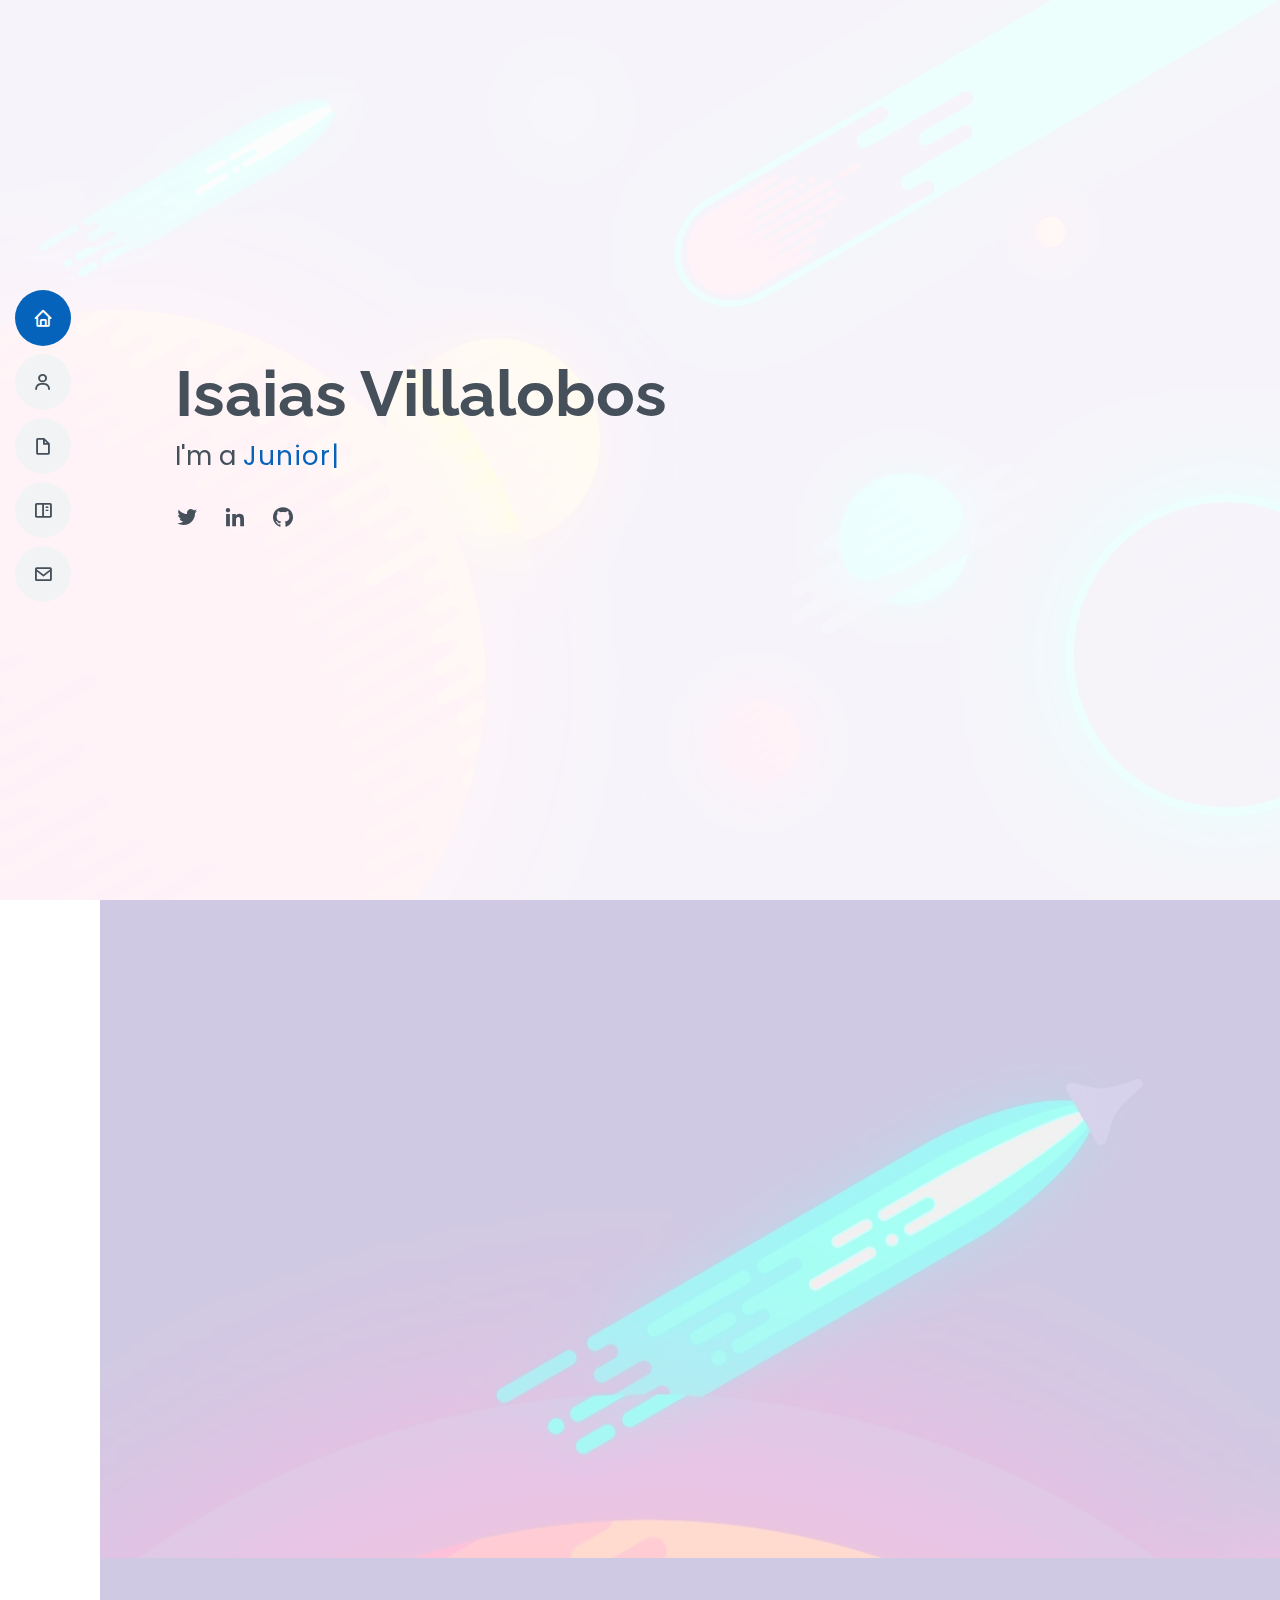
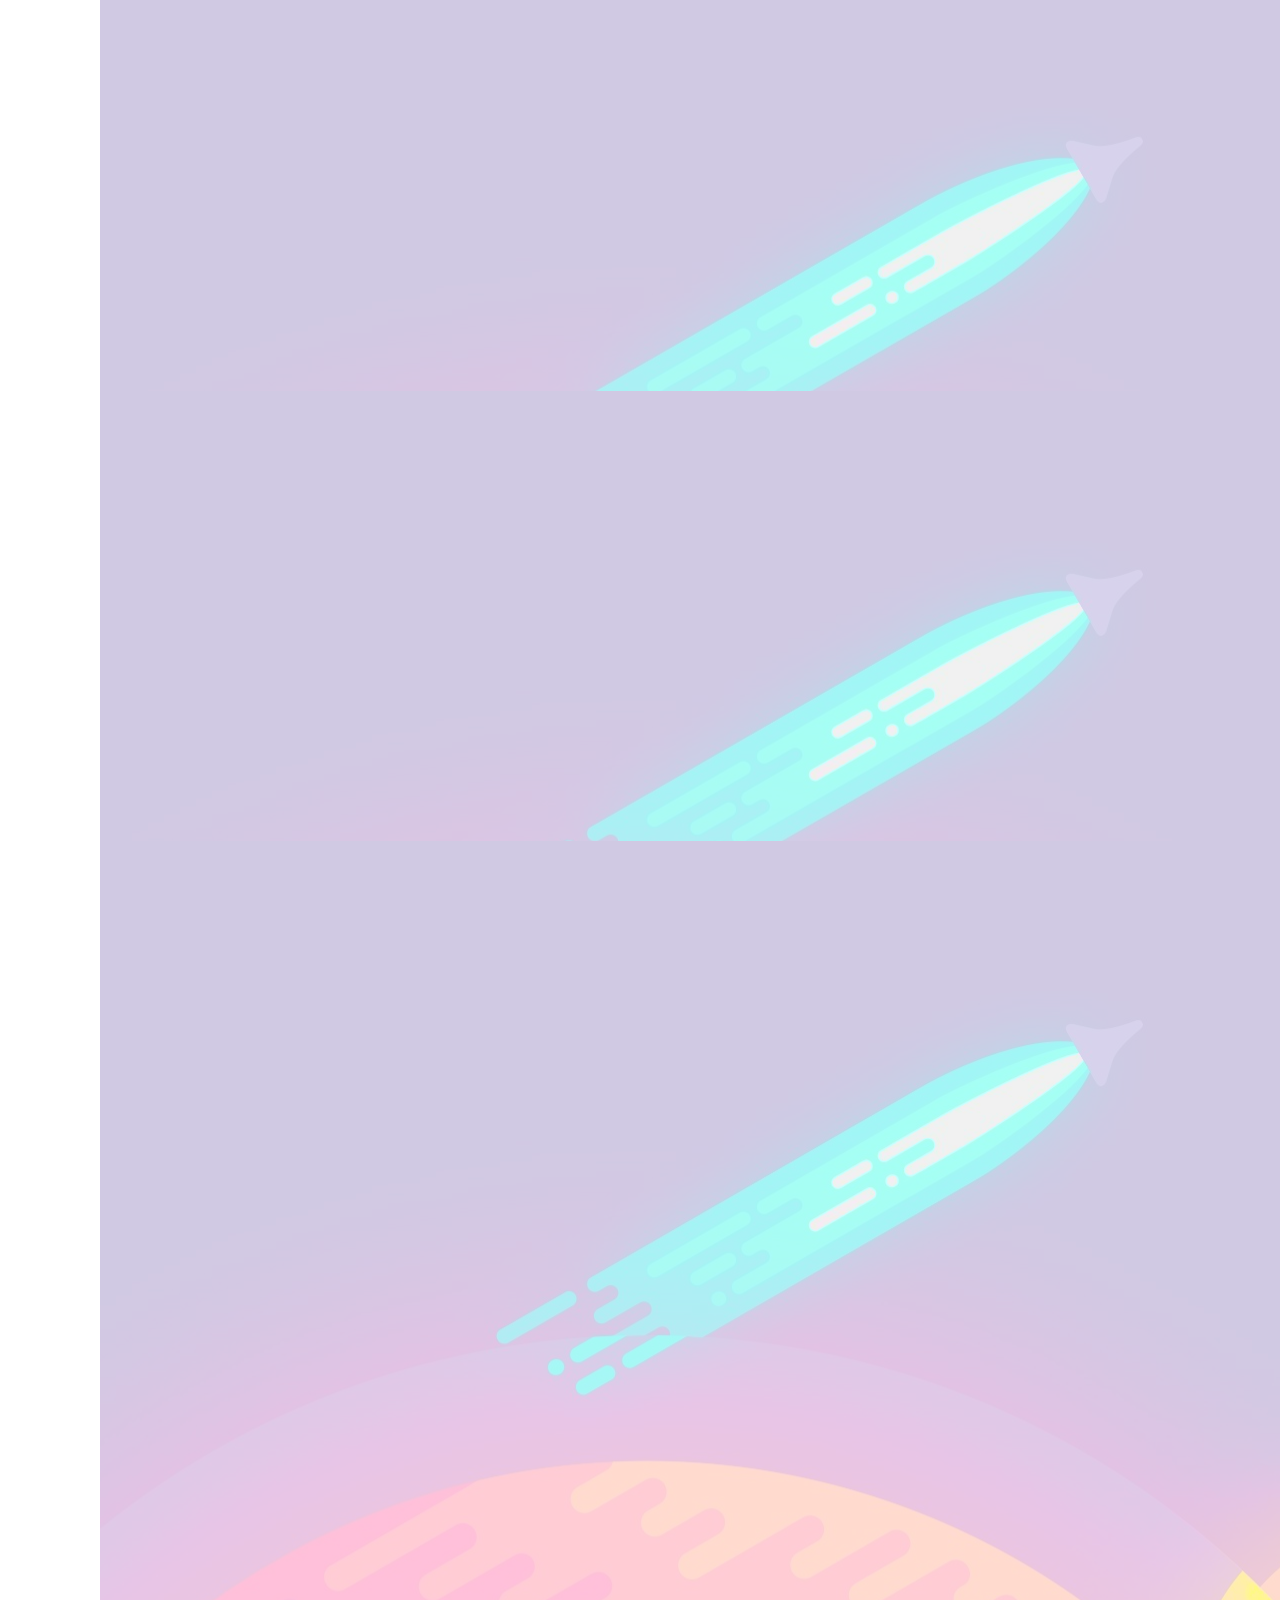
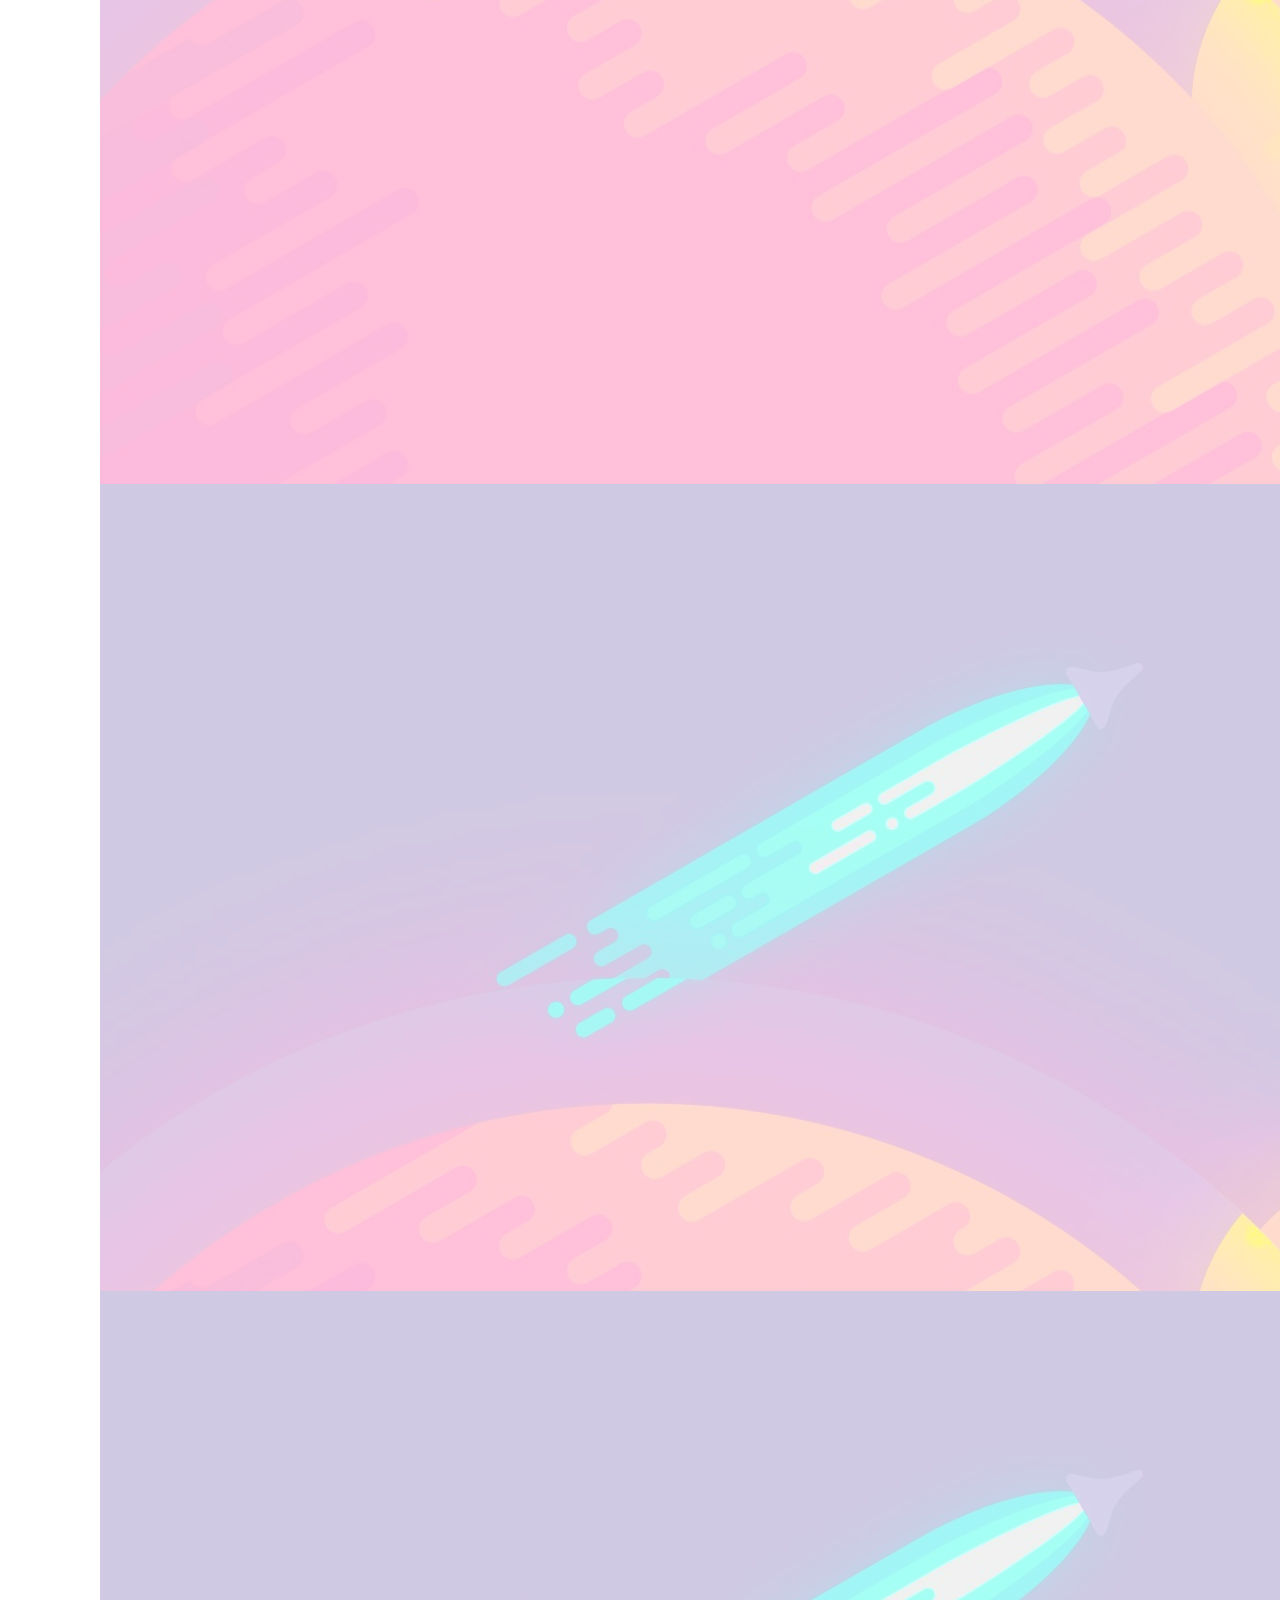
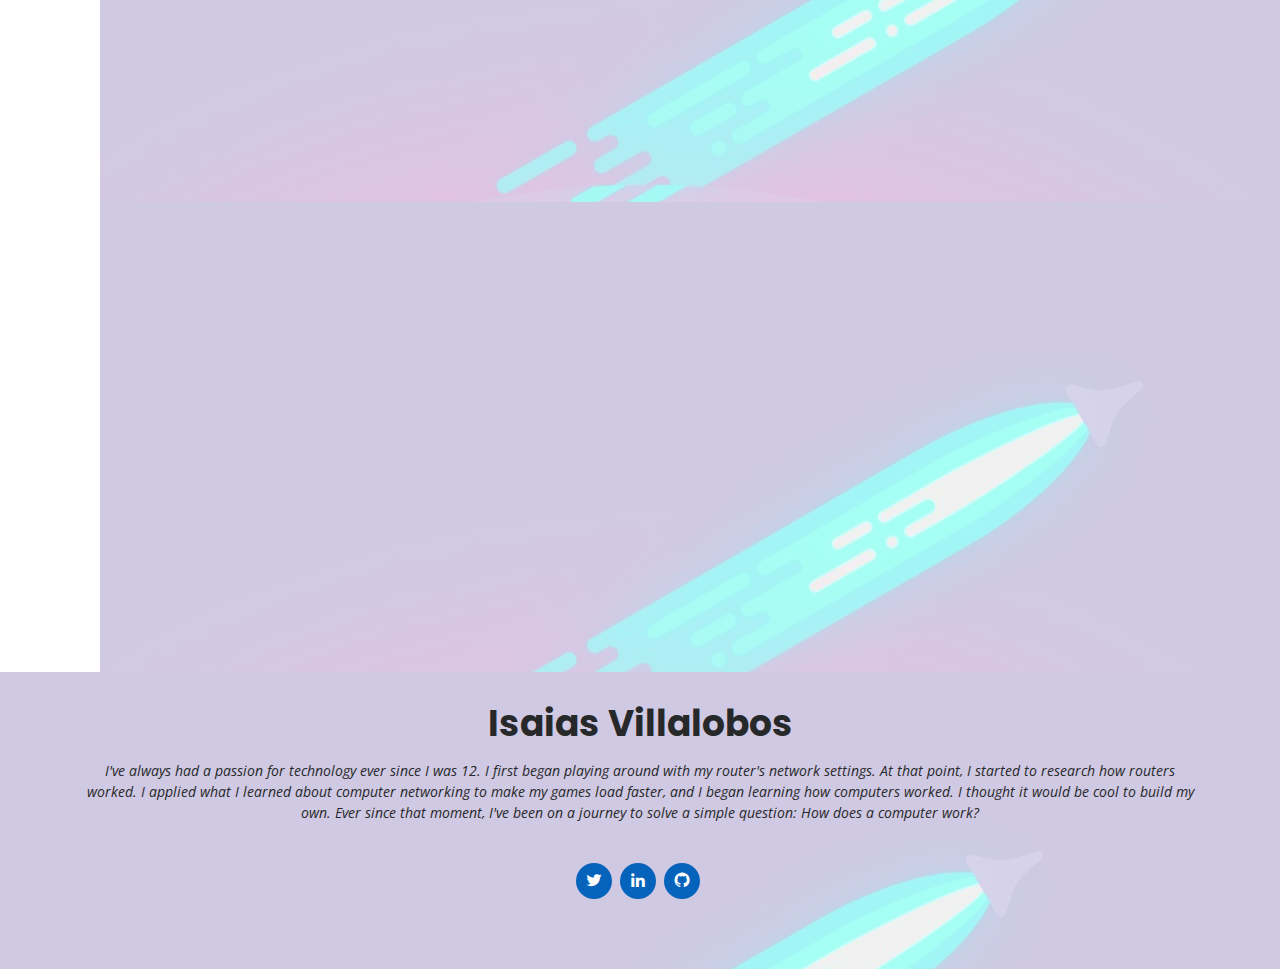
==== index.html @ 86f34a0f "Update grammar and some info" ====
<!DOCTYPE html>
<html lang="en">
<!-- This is my resume landing page -->
<!-- I will be working on making this even better for my own resume-->

<head>
  <meta charset="utf-8">
  <meta content="width=device-width, initial-scale=1.0" name="viewport">

  <title>Isaias Villalobos Resume</title>
  <meta content="" name="description">
  <meta content="" name="keywords">

  <!-- Favicons -->
  <link href="assets/img/favicon.png" rel="icon">
  <link href="assets/img/apple-touch-icon.png" rel="apple-touch-icon">

  <!-- Google Fonts -->
  <link
    href="https://fonts.googleapis.com/css?family=Open+Sans:300,300i,400,400i,600,600i,700,700i|Raleway:300,300i,400,400i,500,500i,600,600i,700,700i|Poppins:300,300i,400,400i,500,500i,600,600i,700,700i"
    rel="stylesheet">

  <!-- CSS Files -->
  <link href="assets/vendor/bootstrap/css/bootstrap.min.css" rel="stylesheet">
  <link href="assets/vendor/icofont/icofont.min.css" rel="stylesheet">
  <link href="assets/vendor/boxicons/css/boxicons.min.css" rel="stylesheet">
  <link href="assets/vendor/venobox/venobox.css" rel="stylesheet">
  <link href="assets/vendor/owl.carousel/assets/owl.carousel.min.css" rel="stylesheet">
  <link href="assets/vendor/aos/aos.css" rel="stylesheet">
  <!-- Template Main CSS File -->
  <link href="assets/css/style.css" rel="stylesheet">

</head>

<body>

  <!-- ======= Mobile nav toggle button ======= -->
  <button type="button" class="mobile-nav-toggle d-xl-none"><i class="icofont-navigation-menu"></i></button>

  <!-- ======= Header ======= -->
  <header id="header" class="d-flex flex-column justify-content-center">

    <nav class="nav-menu">
      <ul>
        <li class="active"><a href="#hero"><i class="bx bx-home"></i> <span>Home</span></a></li>
        <li><a href="#about"><i class="bx bx-user"></i> <span>About</span></a></li>
        <li><a href="#resume"><i class="bx bx-file-blank"></i> <span>Resume</span></a></li>
        <li><a href="#portfolio"><i class="bx bx-book-content"></i> <span>Projects</span></a></li>
        <li><a href="#contact"><i class="bx bx-envelope"></i> <span>Contact</span></a></li>
      </ul>
    </nav><!-- .nav-menu -->

  </header><!-- End Header -->

  <!-- ======= Hero Section ======= -->
  <section id="hero" class="d-flex flex-column justify-content-center">
    <div class="container" data-aos="zoom-in" data-aos-delay="100">
      <h1>Isaias Villalobos</h1>
      <p>I'm a <span class="typed" data-typed-items="Junior Developer, Gamer, Creator"></span></p>
      <div class="social-links">
        <a href="https://twitter.com/Darkduskhex" class="twitter"><i class="bx bxl-twitter"></i></a>
        <a href="https://www.linkedin.com/in/isaias-villalobos" class="linkedin"><i class="bx bxl-linkedin"></i></a>
        <a href="https://www.github.com/Villalobos98"><i class="bx bxl-github"></i></a>
      </div>
    </div>
  </section>
  <!-- End Hero -->

  <main id="main">

    <!-- ======= About Section ======= -->
    <section id="about" class="about">
      <div class="container" data-aos="fade-up">

        <div class="section-title">
          <h2>About</h2>
          <p>I'm a senior in college looking for full-time opportunities where I could connect, inspire, and create
            impactful software. I am a tennis player,
            music creater and developer. I have a strong passion in creating and making an impact in society with
            technology.</p>
        </div>

        <div class="row">
          <div class="col-lg-4">
            <img src="assets/img/profile-img.jpg" class="img-fluid" alt="">
          </div>
          <div class="col-lg-8 pt-4 pt-lg-0 content">
            <h3>Full-Stack Junior Developer</h3>
            <p class="font-italic">
              I am a curious individual always searching for more interesting ways to create using technology. I love to
              learn about new programming languages, computer software and hardware, and the future of tech.
            </p>
            <div class="row">
              <div class="col-md-6">
                <ul>
                  <li><i class="icofont-rounded-right"></i> <strong>Phone:</strong> 860-690-9823</li>
                  <li><i class="icofont-rounded-right"></i> <strong>Town:</strong> West Hartford, CT</li>
                  <li><i class="icofont-rounded-right"></i> <strong>Age:</strong> 22</li>
                </ul>
              </div>
              <div class="col-md-6">
                <ul>
                  <li><i class="icofont-rounded-right"></i> <strong>Degree:</strong> Bachelors</li>
                  <li><i class="icofont-rounded-right"></i> <strong>Email:</strong> isaiasvillalobos98@gmail.com</li>
                  <li><i class="icofont-rounded-right"></i> <strong>Gamer:</strong> Yeah!</li>
                </ul>
              </div>
            </div>
            <p>
              I love to get out, exercise and play tennis. I am currently very interested in creating web and mobile
              software. Additionally, I love to make music in my spare time as one of favorites hobbies to do.
              I'm currently searching for new and interesting companies on the forefront of technology able to help me
              grow as a software engineer.
              I have experience working as a back-end software developer using some technologies such as C++, MATLAB,
              Python, and Java.
              I always have some new project that I am working on. I love to play around with microcontrollers such as
              Arduino.
            </p>
          </div>
        </div>

      </div>
    </section>
    <!-- End About Section -->

    <!-- ======= Facts Section ======= -->
    <section id="facts" class="facts">
      <div class="container" data-aos="fade-up">

        <div class="section-title">
          <h2>Facts</h2>
          <p>These are some cools facts about myself !</p>
        </div>

        <div class="row">

          <div class="col-lg-3 col-md-6">
            <div class="count-box">
              <i class="icofont-simple-smile"></i>
              <span data-toggle="counter-up">16</span>
              <p>Age I Built My First Computer</p>
            </div>
          </div>

          <div class="col-lg-3 col-md-6 mt-5 mt-md-0">
            <div class="count-box">
              <i class="icofont-document-folder"></i>
              <span data-toggle="counter-up">10</span>
              <p>Personal Projects and growing!</p>
            </div>
          </div>

          <div class="col-lg-3 col-md-6 mt-5 mt-lg-0">
            <div class="count-box">
              <i class="icofont-live-support"></i>
              <span data-toggle="counter-up">50</span>
              <p>Hours Of Support</p>
            </div>
          </div>

          <div class="col-lg-3 col-md-6 mt-5 mt-lg-0">
            <div class="count-box">
              <i class="icofont-users-alt-5"></i>
              <span data-toggle="counter-up">1.25</span>
              <p>Year(s) of Relevant Work</p>
            </div>
          </div>

        </div>

      </div>
    </section>
    <!-- End Facts Section -->

    <!-- ======= Skills Section ======= -->
    <section id="skills" class="skills section-bg">
      <div class="container" data-aos="fade-up">

        <div class="section-title">
          <h2>Skills</h2>
          <p>I have taught myself HTML/CSS/JavaScript and other programming langauges that I thought were really cool.
            I learned these programming languages to build some introductory websites.
            I have used a variety of languages such as C#, C++, C, Asssembly, Java, and Python.
            Currently exploring other tech stacks e.g MERN, MEAN
          </p>
        </div>

        <div class="row skills-content">

          <div class="col-lg-6">

            <div class="progress">
              <span class="skill">HTML5<i class="val">85%</i></span>
              <div class="progress-bar-wrap">
                <div class="progress-bar" role="progressbar" aria-valuenow="85" aria-valuemin="0" aria-valuemax="100">
                </div>
              </div>
            </div>

            <div class="progress">
              <span class="skill">CSS3 <i class="val">70%</i></span>
              <div class="progress-bar-wrap">
                <div class="progress-bar" role="progressbar" aria-valuenow="70" aria-valuemin="0" aria-valuemax="100">
                </div>
              </div>
            </div>

            <div class="progress">
              <span class="skill">JavaScript(ES6) <i class="val">50%</i></span>
              <div class="progress-bar-wrap">
                <div class="progress-bar" role="progressbar" aria-valuenow="50" aria-valuemin="0" aria-valuemax="100">
                </div>
              </div>
            </div>

          </div>

          <div class="col-lg-6">

            <div class="progress">
              <span class="skill">Java 9 <i class="val">70%</i></span>
              <div class="progress-bar-wrap">
                <div class="progress-bar" role="progressbar" aria-valuenow="70" aria-valuemin="0" aria-valuemax="100">
                </div>
              </div>
            </div>

            <div class="progress">
              <span class="skill">Python<i class="val">90%</i></span>
              <div class="progress-bar-wrap">
                <div class="progress-bar" role="progressbar" aria-valuenow="90" aria-valuemin="0" aria-valuemax="100">
                </div>
              </div>
            </div>

            <div class="progress">
              <span class="skill">C# <i class="val">40%</i></span>
              <div class="progress-bar-wrap">
                <div class="progress-bar" role="progressbar" aria-valuenow="40" aria-valuemin="0" aria-valuemax="100">
                </div>
              </div>
            </div>

          </div>

        </div>

      </div>
    </section>
    <!-- End Skills Section -->

    <!-- ======= Resume Section ======= -->
    <section id="resume" class="resume">
      <div class="container" data-aos="fade-up">

        <div class="section-title">
          <h2>Resume</h2>
        </div>

        <div class="row">
          <div class="col-lg-6">
            <h3 class="resume-title">Summary</h3>
            <div class="resume-item pb-0">
              <h4>Isaias Villalobos</h4>
              <p><em>Computer Science Student</em></p>
              <ul>
                <li>Rochester, NY</li>
              </ul>
              <p>I am interested in many different computing fields. 
                 I have experience working with micro-controllers, web design and development,
                 and some introductory mobile programming. During my internship, I applied 
                 computer networking principles and was in the process of developing code 
                 to make a networked controller 2 times more efficient. I love to self teach 
                 myself programming and I use Udemy to learn more about different programming 
                 fields. Additionally, I also have strong interests in psychology and music production.
              </p>
            </div>

            <h3 class="resume-title">Education</h3>
            <div class="resume-item">
              <h4>Bachelor's of Computer Science &commat; RIT</h4>
              <h5>2016-2021</h5>
              <p><em>Rochester Institute of Technology, Rochester, NY</em></p>
              <p>Undergradute student pursuing a Bachelors of Science in Computer Science. I have a minor in Psychology.
              <p>Ending GPA: <b>3.42</b></p>
              </p>
            </div>
            <div class="resume-item">
              <h4>Worker/Helper &commat; Speciality Spray Shop</h4>
              <h5>2014 - 2017</h5>
              <p><em>Berlin, CT</em></p>
              <p>A cabinet painting family business where I help anytime I can.
                Job duties include transporting, sanding and painting kitchen cabinets. </p>
            </div>
            <div class="resume-item">
              <h4>Lifeguard &commat; Avon Pools</h4>
              <h5>2016 - 2017</h5>
              <p><em>Avon, CT</em></p>
              <p>Help maintain a positive experience for everyone near the pool.</p>
            </div>
          </div>
          <div class="col-lg-6">
            <h3 class="resume-title">Professional Experience</h3>
            <div class="resume-item">
              <h4>Software Developer Intern &commat; General Electric</h4>
              <h5>2018 - 2019</h5>
              <p><em>West Chester, NY </em></p>
              <ul>
                <li>Individually created an automation/scripting system created in Python leveraging particular libraries.</li>
                <li>Develop MATLAB code to create XML data and custom test suites using MATLAB libraries. </li>
                <li>Develop code in C++ using knowledge of distributed systems to increase efficiency of a
                  infrastructure tool.</li>
                <li>Modify existing code structure and gain experience usign C++ API's.</li>
              </ul>
            </div>
          </div> 
          </div>
        </div>

      </div>
    </section>
    <!-- End Resume Section -->

    <!-- ======= Projects Section ======= -->
    <section id="portfolio" class="portfolio section-bg">
      <div class="container" data-aos="fade-up">

        <div class="section-title">
          <h2>Projects</h2>
          <p>Here are some projects that I have completed. I hope you enjoy ! </p>
          <p><b>This still is in the progress of being updated.....</p>
            <p>Please check the GitHub link on Home screen :)</p>
          </b></p>
        </div>

        <div class="row">
          <div class="col-lg-12 d-flex justify-content-center" data-aos="fade-up" data-aos-delay="100">
            <ul id="portfolio-flters">
              <li id="title-section">All Projects</li>
            </ul>
          </div>
        </div>

        <div class="row portfolio-container" data-aos="fade-up" data-aos-delay="200">
          <div class="col-lg-4 col-md-6 portfolio-item filter-app">
            <div class="portfolio-wrap">
              <img src="assets/img/portfolio/portfolio-10.jpg" class="img-fluid" alt="">
              <div class="portfolio-info">
                <h4>Concepts of Parallel and Distributed Systems</h4>
                <p>C# Programming</p>
                <div class="portfolio-links">
                  <a href="portfolio-details.html" data-gall="portfolioDetailsGallery" data-vbtype="iframe"
                    class="venobox" title="Portfolio Details"><i class="bx bx-plus"></i></a>
                </div>
              </div>
            </div>
          </div>

          <div class="col-lg-4 col-md-6 portfolio-item filter-web">
            <div class="portfolio-wrap">
              <img src="assets/img/portfolio/portfolio-13.jpg" class="img-fluid" alt="">
              <div class="portfolio-info">
                <h4>Concepts of Computer Systems</h4>
                <p>MIPS assembly programming</p>
                <div class="portfolio-links">
                  <a href="portfolio-details.html" data-gall="portfolioDetailsGallery" data-vbtype="iframe"
                    class="venobox" title="Portfolio Details"><i class="bx bx-plus"></i></a>
                </div>
              </div>
            </div>
          </div>

          <div class="col-lg-4 col-md-6 portfolio-item filter-app">
            <div class="portfolio-wrap">
              <img src="assets/img/portfolio/portfolio-12.jpg" class="img-fluid" alt="">
              <div class="portfolio-info">
                <h4>Computer Science 1</h4>
                <p>Python Programming</p>
                <div class="portfolio-links">
                  <a href="portfolio-details.html" data-gall="portfolioDetailsGallery" data-vbtype="iframe"
                    class="venobox" title="Portfolio Details"><i class="bx bx-plus"></i></a>
                </div>
              </div>
            </div>
          </div>

          <div class="col-lg-4 col-md-6 portfolio-item filter-card">
            <div class="portfolio-wrap">
              <img src="assets/img/portfolio/portfolio-14.jpg" class="img-fluid" alt="">
              <div class="portfolio-info">
                <h4>Computer Science 2</h4>
                <p>Java programming</p>
                <div class="portfolio-links">
                  <a href="portfolio-details.html" data-gall="portfolioDetailsGallery" data-vbtype="iframe"
                    class="venobox" title="Portfolio Details"><i class="bx bx-plus"></i></a>
                </div>
              </div>
            </div>
          </div>
        </div>
      </div>
    </section>
    <!-- End Portfolio Section -->

    <!-- ======= Relevant Coursework Section ======= -->
    <section id="testimonials" class="testimonials section-bg">
      <div class="container" data-aos="fade-up">

        <div class="section-title">
          <h2>Relevant Courses</h2>
        </div>

        <div class="owl-carousel testimonials-carousel" data-aos="zoom-in" data-aos-delay="100">

          <div class="testimonial-item">
            <!-- <img src="assets/img/testimonials/testimonials-1.jpg" class="testimonial-img" alt=""> -->
            <h3>Mechanics of Programming</h3>
            <h4>Grade Earned: B-</h4>
            <p>
              <!-- <i class="bx bxs-quote-alt-left quote-icon-left"></i> -->
              An introduction to the mechanics of computer operating systems, program structure and execution, and
              security and performance issues in program design, taught in C. I learned a lot about pointers, memory,
              and the OS in this class.
              <!-- <i class="bx bxs-quote-alt-right quote-icon-right"></i> -->
            </p>
          </div>

          <div class="testimonial-item">
            <!-- <img src="assets/img/testimonials/testimonials-2.jpg" class="testimonial-img" alt=""> -->
            <h3>Analysis of Algorithms</h3>
            <h4>Grade Earned: B-</h4>
            <p>
              <!-- <i class="bx bxs-quote-alt-left quote-icon-left"></i> -->
              One of my most difficult classes. Covered a variety of subjects: time complexity analysis, various sorting
              algorithms, dynamic programming, graph theory, and network flow algorithms. This was definitely my most
              challenging class - I really struggled on the midterm and poured a ton of time into the homeworks, which
              were usually based around implementing an algorithm we had learned about in an inventive way, often
              combining it with others, to solve a problem.
              <!-- <i class="bx bxs-quote-alt-right quote-icon-right"></i> -->
            </p>
          </div>

          <div class="testimonial-item">
            <!-- <img src="assets/img/testimonials/testimonials-3.jpg" class="testimonial-img" alt=""> -->
            <h3>Concepts of Computer Systems</h3>
            <h4>Grade Earned: C+</h4>
            <p>
              <!-- <i class="bx bxs-quote-alt-left quote-icon-left"></i> -->
              This course taught me a ton about the interactions between hardware and software, the basics of the
              language translation process, how the hardware deals with the translated version of a program, and how the
              hardware is designed in order to satisfy the needs of software. The software sections were taught in MIPS
              Assembly, and the hardware portions focused mainly around circuit design and creation.
              This was also one of my most intersting courses but it was very challenging.
              <!-- <i class="bx bxs-quote-alt-right quote-icon-right"></i> -->
            </p>
          </div>

          <div class="testimonial-item">
            <!-- <img src="assets/img/testimonials/testimonials-4.jpg" class="testimonial-img" alt=""> -->
            <h3>Introduction to Software Engineering</h3>
            <h4>Grade Earned: B+</h4>
            <p>
              <!-- <i class="bx bxs-quote-alt-left quote-icon-left"></i> -->
              An introduction to software engineering, emphasizing the organizational aspects of software development
              and design, as well as implementation within a process/product framework. Covered the software lifecycle,
              software design, user interface issues, specification and implementation of components, assessing design
              quality, design reviews and code inspections, testing, basic support tools, technical communications and
              system documentation, and team-based development.
              I worked in a four-person team to write a web app to play checkers, built using the Java Spring MVC
              framework, with an emphasis on Agile principles and adherence to object oriented principles of design,
              specifically SOLID and GRASP. I did extensive unit and user acceptance testing, as well as design of the
              application.
              <!-- <i class="bx bxs-quote-alt-right quote-icon-right"></i> -->
            </p>
          </div>

          <div class="testimonial-item">
            <!-- <img src="assets/img/testimonials/testimonials-5.jpg" class="testimonial-img" alt=""> -->
            <h3>Concepts of Parallel and Distributed Systems</h3>
            <h4>Grade Earned: A-</h4>
            <p>
              <!-- <i class="bx bxs-quote-alt-left quote-icon-left"></i> -->
              A class using C# to learn about concepts of parallel prorgamming. Using C# multithreading libraries,
              introduction to distributed systems.
              <!-- <i class="bx bxs-quote-alt-right quote-icon-right"></i> -->
            </p>
          </div>
        </div>

      </div>
    </section><!-- End Testimonials Section -->

    <!-- ======= Contact Section ======= -->
    <section id="contact" class="contact">
      <div class="container" data-aos="fade-up">

        <div class="section-title">
          <h2>Contact</h2>
        </div>

        <div class="row mt-1">

          <div class="col-lg-4">
            <div class="info">
              <div class="address">
                <i class="icofont-google-map"></i>
                <h4>Location:</h4>
                <p>West Hartford, CT 06110</p>
              </div>

              <div class="email">
                <i class="icofont-envelope"></i>
                <h4>Email:</h4>
                <p>isaiasvillalobos98@gmail.com</p>
              </div>

              <div class="phone">
                <i class="icofont-phone"></i>
                <h4>Call:</h4>
                <p>(860)690-9823</p>
              </div>

            </div>
          </div>
        </div>

      </div>
    </section><!-- End Contact Section -->

  </main><!-- End #main -->

  <!-- ======= Footer ======= -->
  <footer id="footer">
    <div class="container">
      <h3>Isaias Villalobos</h3>
      <p>I've always had a passion for technology ever since I was 12. 
        I first began playing around with my router's network settings.
         At that point, I started to research how routers worked. 
        I applied what I learned about computer networking to make my games load faster, and I began learning how computers worked. 
        I thought it would be cool to build my own. Ever since that moment, I've been on a journey to solve a simple question:
        How does a computer work?
      </p>
      <div class="social-links">
        <a href="https://twitter.com/Darkduskhex" class="twitter"><i class="bx bxl-twitter"></i></a>
        <a href="https://www.linkedin.com/in/isaias-villalobos" class="linkedin"><i class="bx bxl-linkedin"></i></a>
        <a href="https://www.github.com/Villalobos98"><i class="bx bxl-github"></i></a>
      </div>
      <div class="credits">
      </div>
    </div>
  </footer><!-- End Footer -->

  <a href="#" class="back-to-top"><i class="bx bx-up-arrow-alt"></i></a>
  <div id="preloader"></div>

  <!-- Vendor JS Files -->
  <script src="assets/vendor/jquery/jquery.min.js"></script>
  <script src="assets/vendor/bootstrap/js/bootstrap.bundle.min.js"></script>
  <script src="assets/vendor/jquery.easing/jquery.easing.min.js"></script>
  <script src="assets/vendor/php-email-form/validate.js"></script>
  <script src="assets/vendor/waypoints/jquery.waypoints.min.js"></script>
  <script src="assets/vendor/counterup/counterup.min.js"></script>
  <script src="assets/vendor/isotope-layout/isotope.pkgd.min.js"></script>
  <script src="assets/vendor/venobox/venobox.min.js"></script>
  <script src="assets/vendor/owl.carousel/owl.carousel.min.js"></script>
  <script src="assets/vendor/typed.js/typed.min.js"></script>
  <script src="assets/vendor/aos/aos.js"></script>
  <!-- <script type="text/javascript" src="http://analytics.hosting24.com/count.php"></script> -->
  <noscript><a href="http://www.hosting24.com/"><img src="http://analytics.hosting24.com/count.php"
        alt="web hosting" /></a></noscript>

  <!-- Template Main JS File -->
  <script src="assets/js/main.js"></script>

</body>

</html>
---- assets/vendor/venobox/venobox.css ----
/* ------ venobox.css --------*/
.vbox-overlay *, .vbox-overlay *:before, .vbox-overlay *:after{
    -webkit-backface-visibility: hidden;
    -webkit-box-sizing:border-box;
    -moz-box-sizing:border-box;
    box-sizing:border-box;
}
.vbox-overlay * { 
    -webkit-backface-visibility: visible;
    backface-visibility: visible;
}
.vbox-overlay{
    display: -webkit-flex;
    display: flex;
    -webkit-flex-direction: column;
    flex-direction: column;
    -webkit-justify-content: center;
    justify-content: center;
    -webkit-align-items: center;
    align-items: center;
    position: fixed;
    left: 0;
    top: 0;
    bottom: 0;
    right: 0;
    z-index: 999999;
}

/* ----- navigation ----- */
.vbox-title{
    width: 100%;
    height: 40px;
    float: left;
    text-align: center;
    line-height: 28px;
    font-size: 12px;
    padding: 6px 50px;
    overflow: hidden;
    position: fixed;
    display: none;
    left: 0;
    z-index: 89;
}
.vbox-close{
    cursor: pointer;
    position: fixed;
    top: -1px;
    right: 0;
    width: 50px;
    height: 40px;
    padding: 6px;
    display: block;
    background-position:10px center;
    overflow: hidden;
    font-size: 24px;
    line-height: 1;
    text-align: center;
    z-index: 99;
}
.vbox-left{
    cursor: pointer;
    position: fixed;
    left: 0;
    height: 40px;
    overflow: hidden;
    line-height: 28px;
    font-size: 12px;
    z-index: 99;
    display: flex;
    align-items:center;
}
.vbox-num{
    display: inline-block;
    margin: 6px 0 6px 15px;
}
/* ----- Social share ----- */
.vbox-share{
    line-height: 28px;
    font-size: 12px;
    overflow: hidden;
    position: fixed;
    left: 0;
    z-index: 98;
    display: flex;
    align-items:center;
    justify-content: center;
    width: 100%;
    text-align: center;
}
.vbox-share svg{
    max-height: 28px;
    width: 28px;
    z-index: 10;
    margin-left: 12px;
    margin-top: 6px;
    margin-bottom: 6px;
    vertical-align: middle;
}


/* ----- navigation ARROWS ----- */
.vbox-next, .vbox-prev{
    position: fixed;
    top: 50%;
    margin-top: -15px;
    overflow: hidden;
    cursor: pointer;
    display: block;
    width: 45px;
    height: 45px;
    z-index: 99;
}
.vbox-next span, .vbox-prev span{
    position: relative;
    width: 20px;
    height: 20px;
    border: 2px solid transparent;
    border-top-color: #B6B6B6;
    border-right-color: #B6B6B6;
    text-indent: -100px;
    position: absolute;
    top: 8px;
    display: block;
}
.vbox-prev{
    left: 15px;
}
.vbox-next{
    right: 15px;
}
.vbox-prev span{
    left: 10px;
    -ms-transform: rotate(-135deg);
    -webkit-transform: rotate(-135deg);
    transform: rotate(-135deg);
}
.vbox-next span{
    -ms-transform: rotate(45deg);
    -webkit-transform: rotate(45deg);
    transform: rotate(45deg);
    right: 10px;
}
/* ------- inline window ------ */
.vbox-inline{
    width: 420px;
    height: 315px;
    height: 70vh;
    padding: 10px;
    background: #fff;
    margin: 0 auto;
    overflow: auto;
    text-align: left;
}
/* ------- Video & iFrames window ------ */
.venoframe{
    max-width: 100%;
    width: 100%;
    border: none;
    width: 100%;
    height: 260px;
    height: 70vh;
}
.venoframe.vbvid{
    height: 260px;
}
@media (min-width: 768px) {
    .venoframe, .vbox-inline{
        width: 90%;
        height: 360px;
        height: 70vh;
    }
    .venoframe.vbvid{
        width: 640px;
        height: 360px;
    }
}
@media (min-width: 992px) {
    .venoframe, .vbox-inline{
        max-width: 1200px;
        width: 80%;
        height: 540px;
        height: 70vh;
    }
    .venoframe.vbvid{
        width: 960px;
        height: 540px;
    }
}
/* 
Please do NOT edit this part! 
or at least read this note: http://i.imgur.com/7C0ws9e.gif
*/
.vbox-open{
    overflow: hidden;
}
.vbox-container{
    position: absolute;
    left: 0;
    right: 0;
    top: 0;
    bottom: 0;
    overflow-x: hidden;
    overflow-y: scroll;
    overflow-scrolling: touch;
    -webkit-overflow-scrolling: touch;
    z-index: 20;
    max-height: 100%;

}

.vbox-content{
    text-align: center;
    float: left;
    width: 100%;
    position: relative;
    overflow: hidden;
    padding: 20px 4%;
}
.vbox-container img{
    max-width: 100%;
    height: auto;
}
.vbox-figlio{
    box-shadow: 0 0 12px rgba(0,0,0,0.19), 0 6px 6px rgba(0,0,0,0.23);
    max-width: 100%;
    text-align: initial;
}
img.vbox-figlio{
    -webkit-user-select: none;
-khtml-user-select: none;
-moz-user-select: none;
-o-user-select: none;
user-select: none;
}
.vbox-content.swipe-left{
    margin-left: -200px !important;
}
.vbox-content.swipe-right{
    margin-left: 200px !important;
}
.vbox-animated{
    webkit-transition: margin 300ms ease-out;
    transition: margin 300ms ease-out;
}

/* ---------- preloader ----------
 * SPINKIT 
 * http://tobiasahlin.com/spinkit/
-------------------------------- */
.sk-double-bounce,.sk-rotating-plane{width:40px;height:40px;margin:40px auto}.sk-rotating-plane{background-color:#333;-webkit-animation:sk-rotatePlane 1.2s infinite ease-in-out;animation:sk-rotatePlane 1.2s infinite ease-in-out}@-webkit-keyframes sk-rotatePlane{0%{-webkit-transform:perspective(120px) rotateX(0) rotateY(0);transform:perspective(120px) rotateX(0) rotateY(0)}50%{-webkit-transform:perspective(120px) rotateX(-180.1deg) rotateY(0);transform:perspective(120px) rotateX(-180.1deg) rotateY(0)}100%{-webkit-transform:perspective(120px) rotateX(-180deg) rotateY(-179.9deg);transform:perspective(120px) rotateX(-180deg) rotateY(-179.9deg)}}@keyframes sk-rotatePlane{0%{-webkit-transform:perspective(120px) rotateX(0) rotateY(0);transform:perspective(120px) rotateX(0) rotateY(0)}50%{-webkit-transform:perspective(120px) rotateX(-180.1deg) rotateY(0);transform:perspective(120px) rotateX(-180.1deg) rotateY(0)}100%{-webkit-transform:perspective(120px) rotateX(-180deg) rotateY(-179.9deg);transform:perspective(120px) rotateX(-180deg) rotateY(-179.9deg)}}.sk-double-bounce{position:relative}.sk-double-bounce .sk-child{width:100%;height:100%;border-radius:50%;background-color:#333;opacity:.6;position:absolute;top:0;left:0;-webkit-animation:sk-doubleBounce 2s infinite ease-in-out;animation:sk-doubleBounce 2s infinite ease-in-out}.sk-chasing-dots .sk-child,.sk-spinner-pulse,.sk-three-bounce .sk-child{background-color:#333;border-radius:100%}.sk-double-bounce .sk-double-bounce2{-webkit-animation-delay:-1s;animation-delay:-1s}@-webkit-keyframes sk-doubleBounce{0%,100%{-webkit-transform:scale(0);transform:scale(0)}50%{-webkit-transform:scale(1);transform:scale(1)}}@keyframes sk-doubleBounce{0%,100%{-webkit-transform:scale(0);transform:scale(0)}50%{-webkit-transform:scale(1);transform:scale(1)}}.sk-wave{margin:40px auto;width:50px;height:40px;text-align:center;font-size:10px}.sk-wave .sk-rect{background-color:#333;height:100%;width:6px;display:inline-block;-webkit-animation:sk-waveStretchDelay 1.2s infinite ease-in-out;animation:sk-waveStretchDelay 1.2s infinite ease-in-out}.sk-wave .sk-rect1{-webkit-animation-delay:-1.2s;animation-delay:-1.2s}.sk-wave .sk-rect2{-webkit-animation-delay:-1.1s;animation-delay:-1.1s}.sk-wave .sk-rect3{-webkit-animation-delay:-1s;animation-delay:-1s}.sk-wave .sk-rect4{-webkit-animation-delay:-.9s;animation-delay:-.9s}.sk-wave .sk-rect5{-webkit-animation-delay:-.8s;animation-delay:-.8s}@-webkit-keyframes sk-waveStretchDelay{0%,100%,40%{-webkit-transform:scaleY(.4);transform:scaleY(.4)}20%{-webkit-transform:scaleY(1);transform:scaleY(1)}}@keyframes sk-waveStretchDelay{0%,100%,40%{-webkit-transform:scaleY(.4);transform:scaleY(.4)}20%{-webkit-transform:scaleY(1);transform:scaleY(1)}}.sk-wandering-cubes{margin:40px auto;width:40px;height:40px;position:relative}.sk-wandering-cubes .sk-cube{background-color:#333;width:10px;height:10px;position:absolute;top:0;left:0;-webkit-animation:sk-wanderingCube 1.8s ease-in-out -1.8s infinite both;animation:sk-wanderingCube 1.8s ease-in-out -1.8s infinite both}.sk-chasing-dots,.sk-spinner-pulse{width:40px;height:40px;margin:40px auto}.sk-wandering-cubes .sk-cube2{-webkit-animation-delay:-.9s;animation-delay:-.9s}@-webkit-keyframes sk-wanderingCube{0%{-webkit-transform:rotate(0);transform:rotate(0)}25%{-webkit-transform:translateX(30px) rotate(-90deg) scale(.5);transform:translateX(30px) rotate(-90deg) scale(.5)}50%{-webkit-transform:translateX(30px) translateY(30px) rotate(-179deg);transform:translateX(30px) translateY(30px) rotate(-179deg)}50.1%{-webkit-transform:translateX(30px) translateY(30px) rotate(-180deg);transform:translateX(30px) translateY(30px) rotate(-180deg)}75%{-webkit-transform:translateX(0) translateY(30px) rotate(-270deg) scale(.5);transform:translateX(0) translateY(30px) rotate(-270deg) scale(.5)}100%{-webkit-transform:rotate(-360deg);transform:rotate(-360deg)}}@keyframes sk-wanderingCube{0%{-webkit-transform:rotate(0);transform:rotate(0)}25%{-webkit-transform:translateX(30px) rotate(-90deg) scale(.5);transform:translateX(30px) rotate(-90deg) scale(.5)}50%{-webkit-transform:translateX(30px) translateY(30px) rotate(-179deg);transform:translateX(30px) translateY(30px) rotate(-179deg)}50.1%{-webkit-transform:translateX(30px) translateY(30px) rotate(-180deg);transform:translateX(30px) translateY(30px) rotate(-180deg)}75%{-webkit-transform:translateX(0) translateY(30px) rotate(-270deg) scale(.5);transform:translateX(0) translateY(30px) rotate(-270deg) scale(.5)}100%{-webkit-transform:rotate(-360deg);transform:rotate(-360deg)}}.sk-spinner-pulse{-webkit-animation:sk-pulseScaleOut 1s infinite ease-in-out;animation:sk-pulseScaleOut 1s infinite ease-in-out}@-webkit-keyframes sk-pulseScaleOut{0%{-webkit-transform:scale(0);transform:scale(0)}100%{-webkit-transform:scale(1);transform:scale(1);opacity:0}}@keyframes sk-pulseScaleOut{0%{-webkit-transform:scale(0);transform:scale(0)}100%{-webkit-transform:scale(1);transform:scale(1);opacity:0}}.sk-chasing-dots{position:relative;text-align:center;-webkit-animation:sk-chasingDotsRotate 2s infinite linear;animation:sk-chasingDotsRotate 2s infinite linear}.sk-chasing-dots .sk-child{width:60%;height:60%;display:inline-block;position:absolute;top:0;-webkit-animation:sk-chasingDotsBounce 2s infinite ease-in-out;animation:sk-chasingDotsBounce 2s infinite ease-in-out}.sk-chasing-dots .sk-dot2{top:auto;bottom:0;-webkit-animation-delay:-1s;animation-delay:-1s}@-webkit-keyframes sk-chasingDotsRotate{100%{-webkit-transform:rotate(360deg);transform:rotate(360deg)}}@keyframes sk-chasingDotsRotate{100%{-webkit-transform:rotate(360deg);transform:rotate(360deg)}}@-webkit-keyframes sk-chasingDotsBounce{0%,100%{-webkit-transform:scale(0);transform:scale(0)}50%{-webkit-transform:scale(1);transform:scale(1)}}@keyframes sk-chasingDotsBounce{0%,100%{-webkit-transform:scale(0);transform:scale(0)}50%{-webkit-transform:scale(1);transform:scale(1)}}.sk-three-bounce{margin:40px auto;width:80px;text-align:center}.sk-three-bounce .sk-child{width:20px;height:20px;display:inline-block;-webkit-animation:sk-three-bounce 1.4s ease-in-out 0s infinite both;animation:sk-three-bounce 1.4s ease-in-out 0s infinite both}.sk-circle .sk-child:before,.sk-fading-circle .sk-circle:before{display:block;border-radius:100%;content:'';background-color:#333}.sk-three-bounce .sk-bounce1{-webkit-animation-delay:-.32s;animation-delay:-.32s}.sk-three-bounce .sk-bounce2{-webkit-animation-delay:-.16s;animation-delay:-.16s}@-webkit-keyframes sk-three-bounce{0%,100%,80%{-webkit-transform:scale(0);transform:scale(0)}40%{-webkit-transform:scale(1);transform:scale(1)}}@keyframes sk-three-bounce{0%,100%,80%{-webkit-transform:scale(0);transform:scale(0)}40%{-webkit-transform:scale(1);transform:scale(1)}}.sk-circle{margin:40px auto;width:40px;height:40px;position:relative}.sk-circle .sk-child{width:100%;height:100%;position:absolute;left:0;top:0}.sk-circle .sk-child:before{margin:0 auto;width:15%;height:15%;-webkit-animation:sk-circleBounceDelay 1.2s infinite ease-in-out both;animation:sk-circleBounceDelay 1.2s infinite ease-in-out both}.sk-circle .sk-circle2{-webkit-transform:rotate(30deg);-ms-transform:rotate(30deg);transform:rotate(30deg)}.sk-circle .sk-circle3{-webkit-transform:rotate(60deg);-ms-transform:rotate(60deg);transform:rotate(60deg)}.sk-circle .sk-circle4{-webkit-transform:rotate(90deg);-ms-transform:rotate(90deg);transform:rotate(90deg)}.sk-circle .sk-circle5{-webkit-transform:rotate(120deg);-ms-transform:rotate(120deg);transform:rotate(120deg)}.sk-circle .sk-circle6{-webkit-transform:rotate(150deg);-ms-transform:rotate(150deg);transform:rotate(150deg)}.sk-circle .sk-circle7{-webkit-transform:rotate(180deg);-ms-transform:rotate(180deg);transform:rotate(180deg)}.sk-circle .sk-circle8{-webkit-transform:rotate(210deg);-ms-transform:rotate(210deg);transform:rotate(210deg)}.sk-circle .sk-circle9{-webkit-transform:rotate(240deg);-ms-transform:rotate(240deg);transform:rotate(240deg)}.sk-circle .sk-circle10{-webkit-transform:rotate(270deg);-ms-transform:rotate(270deg);transform:rotate(270deg)}.sk-circle .sk-circle11{-webkit-transform:rotate(300deg);-ms-transform:rotate(300deg);transform:rotate(300deg)}.sk-circle .sk-circle12{-webkit-transform:rotate(330deg);-ms-transform:rotate(330deg);transform:rotate(330deg)}.sk-circle .sk-circle2:before{-webkit-animation-delay:-1.1s;animation-delay:-1.1s}.sk-circle .sk-circle3:before{-webkit-animation-delay:-1s;animation-delay:-1s}.sk-circle .sk-circle4:before{-webkit-animation-delay:-.9s;animation-delay:-.9s}.sk-circle .sk-circle5:before{-webkit-animation-delay:-.8s;animation-delay:-.8s}.sk-circle .sk-circle6:before{-webkit-animation-delay:-.7s;animation-delay:-.7s}.sk-circle .sk-circle7:before{-webkit-animation-delay:-.6s;animation-delay:-.6s}.sk-circle .sk-circle8:before{-webkit-animation-delay:-.5s;animation-delay:-.5s}.sk-circle .sk-circle9:before{-webkit-animation-delay:-.4s;animation-delay:-.4s}.sk-circle .sk-circle10:before{-webkit-animation-delay:-.3s;animation-delay:-.3s}.sk-circle .sk-circle11:before{-webkit-animation-delay:-.2s;animation-delay:-.2s}.sk-circle .sk-circle12:before{-webkit-animation-delay:-.1s;animation-delay:-.1s}@-webkit-keyframes sk-circleBounceDelay{0%,100%,80%{-webkit-transform:scale(0);transform:scale(0)}40%{-webkit-transform:scale(1);transform:scale(1)}}@keyframes sk-circleBounceDelay{0%,100%,80%{-webkit-transform:scale(0);transform:scale(0)}40%{-webkit-transform:scale(1);transform:scale(1)}}.sk-cube-grid{width:40px;height:40px;margin:40px auto}.sk-cube-grid .sk-cube{width:33.33%;height:33.33%;background-color:#333;float:left;-webkit-animation:sk-cubeGridScaleDelay 1.3s infinite ease-in-out;animation:sk-cubeGridScaleDelay 1.3s infinite ease-in-out}.sk-cube-grid .sk-cube1{-webkit-animation-delay:.2s;animation-delay:.2s}.sk-cube-grid .sk-cube2{-webkit-animation-delay:.3s;animation-delay:.3s}.sk-cube-grid .sk-cube3{-webkit-animation-delay:.4s;animation-delay:.4s}.sk-cube-grid .sk-cube4{-webkit-animation-delay:.1s;animation-delay:.1s}.sk-cube-grid .sk-cube5{-webkit-animation-delay:.2s;animation-delay:.2s}.sk-cube-grid .sk-cube6{-webkit-animation-delay:.3s;animation-delay:.3s}.sk-cube-grid .sk-cube7{-webkit-animation-delay:0ms;animation-delay:0ms}.sk-cube-grid .sk-cube8{-webkit-animation-delay:.1s;animation-delay:.1s}.sk-cube-grid .sk-cube9{-webkit-animation-delay:.2s;animation-delay:.2s}@-webkit-keyframes sk-cubeGridScaleDelay{0%,100%,70%{-webkit-transform:scale3D(1,1,1);transform:scale3D(1,1,1)}35%{-webkit-transform:scale3D(0,0,1);transform:scale3D(0,0,1)}}@keyframes sk-cubeGridScaleDelay{0%,100%,70%{-webkit-transform:scale3D(1,1,1);transform:scale3D(1,1,1)}35%{-webkit-transform:scale3D(0,0,1);transform:scale3D(0,0,1)}}.sk-fading-circle{margin:40px auto;width:40px;height:40px;position:relative}.sk-fading-circle .sk-circle{width:100%;height:100%;position:absolute;left:0;top:0}.sk-fading-circle .sk-circle:before{margin:0 auto;width:15%;height:15%;-webkit-animation:sk-circleFadeDelay 1.2s infinite ease-in-out both;animation:sk-circleFadeDelay 1.2s infinite ease-in-out both}.sk-fading-circle .sk-circle2{-webkit-transform:rotate(30deg);-ms-transform:rotate(30deg);transform:rotate(30deg)}.sk-fading-circle .sk-circle3{-webkit-transform:rotate(60deg);-ms-transform:rotate(60deg);transform:rotate(60deg)}.sk-fading-circle .sk-circle4{-webkit-transform:rotate(90deg);-ms-transform:rotate(90deg);transform:rotate(90deg)}.sk-fading-circle .sk-circle5{-webkit-transform:rotate(120deg);-ms-transform:rotate(120deg);transform:rotate(120deg)}.sk-fading-circle .sk-circle6{-webkit-transform:rotate(150deg);-ms-transform:rotate(150deg);transform:rotate(150deg)}.sk-fading-circle .sk-circle7{-webkit-transform:rotate(180deg);-ms-transform:rotate(180deg);transform:rotate(180deg)}.sk-fading-circle .sk-circle8{-webkit-transform:rotate(210deg);-ms-transform:rotate(210deg);transform:rotate(210deg)}.sk-fading-circle .sk-circle9{-webkit-transform:rotate(240deg);-ms-transform:rotate(240deg);transform:rotate(240deg)}.sk-fading-circle .sk-circle10{-webkit-transform:rotate(270deg);-ms-transform:rotate(270deg);transform:rotate(270deg)}.sk-fading-circle .sk-circle11{-webkit-transform:rotate(300deg);-ms-transform:rotate(300deg);transform:rotate(300deg)}.sk-fading-circle .sk-circle12{-webkit-transform:rotate(330deg);-ms-transform:rotate(330deg);transform:rotate(330deg)}.sk-fading-circle .sk-circle2:before{-webkit-animation-delay:-1.1s;animation-delay:-1.1s}.sk-fading-circle .sk-circle3:before{-webkit-animation-delay:-1s;animation-delay:-1s}.sk-fading-circle .sk-circle4:before{-webkit-animation-delay:-.9s;animation-delay:-.9s}.sk-fading-circle .sk-circle5:before{-webkit-animation-delay:-.8s;animation-delay:-.8s}.sk-fading-circle .sk-circle6:before{-webkit-animation-delay:-.7s;animation-delay:-.7s}.sk-fading-circle .sk-circle7:before{-webkit-animation-delay:-.6s;animation-delay:-.6s}.sk-fading-circle .sk-circle8:before{-webkit-animation-delay:-.5s;animation-delay:-.5s}.sk-fading-circle .sk-circle9:before{-webkit-animation-delay:-.4s;animation-delay:-.4s}.sk-fading-circle .sk-circle10:before{-webkit-animation-delay:-.3s;animation-delay:-.3s}.sk-fading-circle .sk-circle11:before{-webkit-animation-delay:-.2s;animation-delay:-.2s}.sk-fading-circle .sk-circle12:before{-webkit-animation-delay:-.1s;animation-delay:-.1s}@-webkit-keyframes sk-circleFadeDelay{0%,100%,39%{opacity:0}40%{opacity:1}}@keyframes sk-circleFadeDelay{0%,100%,39%{opacity:0}40%{opacity:1}}.sk-folding-cube{margin:40px auto;width:40px;height:40px;position:relative;-webkit-transform:rotateZ(45deg);transform:rotateZ(45deg)}.sk-folding-cube .sk-cube{float:left;width:50%;height:50%;position:relative;-webkit-transform:scale(1.1);-ms-transform:scale(1.1);transform:scale(1.1)}.sk-folding-cube .sk-cube:before{content:'';position:absolute;top:0;left:0;width:100%;height:100%;background-color:#333;-webkit-animation:sk-foldCubeAngle 2.4s infinite linear both;animation:sk-foldCubeAngle 2.4s infinite linear both;-webkit-transform-origin:100% 100%;-ms-transform-origin:100% 100%;transform-origin:100% 100%}.sk-folding-cube .sk-cube2{-webkit-transform:scale(1.1) rotateZ(90deg);transform:scale(1.1) rotateZ(90deg)}.sk-folding-cube .sk-cube3{-webkit-transform:scale(1.1) rotateZ(180deg);transform:scale(1.1) rotateZ(180deg)}.sk-folding-cube .sk-cube4{-webkit-transform:scale(1.1) rotateZ(270deg);transform:scale(1.1) rotateZ(270deg)}.sk-folding-cube .sk-cube2:before{-webkit-animation-delay:.3s;animation-delay:.3s}.sk-folding-cube .sk-cube3:before{-webkit-animation-delay:.6s;animation-delay:.6s}.sk-folding-cube .sk-cube4:before{-webkit-animation-delay:.9s;animation-delay:.9s}@-webkit-keyframes sk-foldCubeAngle{0%,10%{-webkit-transform:perspective(140px) rotateX(-180deg);transform:perspective(140px) rotateX(-180deg);opacity:0}25%,75%{-webkit-transform:perspective(140px) rotateX(0);transform:perspective(140px) rotateX(0);opacity:1}100%,90%{-webkit-transform:perspective(140px) rotateY(180deg);transform:perspective(140px) rotateY(180deg);opacity:0}}@keyframes sk-foldCubeAngle{0%,10%{-webkit-transform:perspective(140px) rotateX(-180deg);transform:perspective(140px) rotateX(-180deg);opacity:0}25%,75%{-webkit-transform:perspective(140px) rotateX(0);transform:perspective(140px) rotateX(0);opacity:1}100%,90%{-webkit-transform:perspective(140px) rotateY(180deg);transform:perspective(140px) rotateY(180deg);opacity:0}}
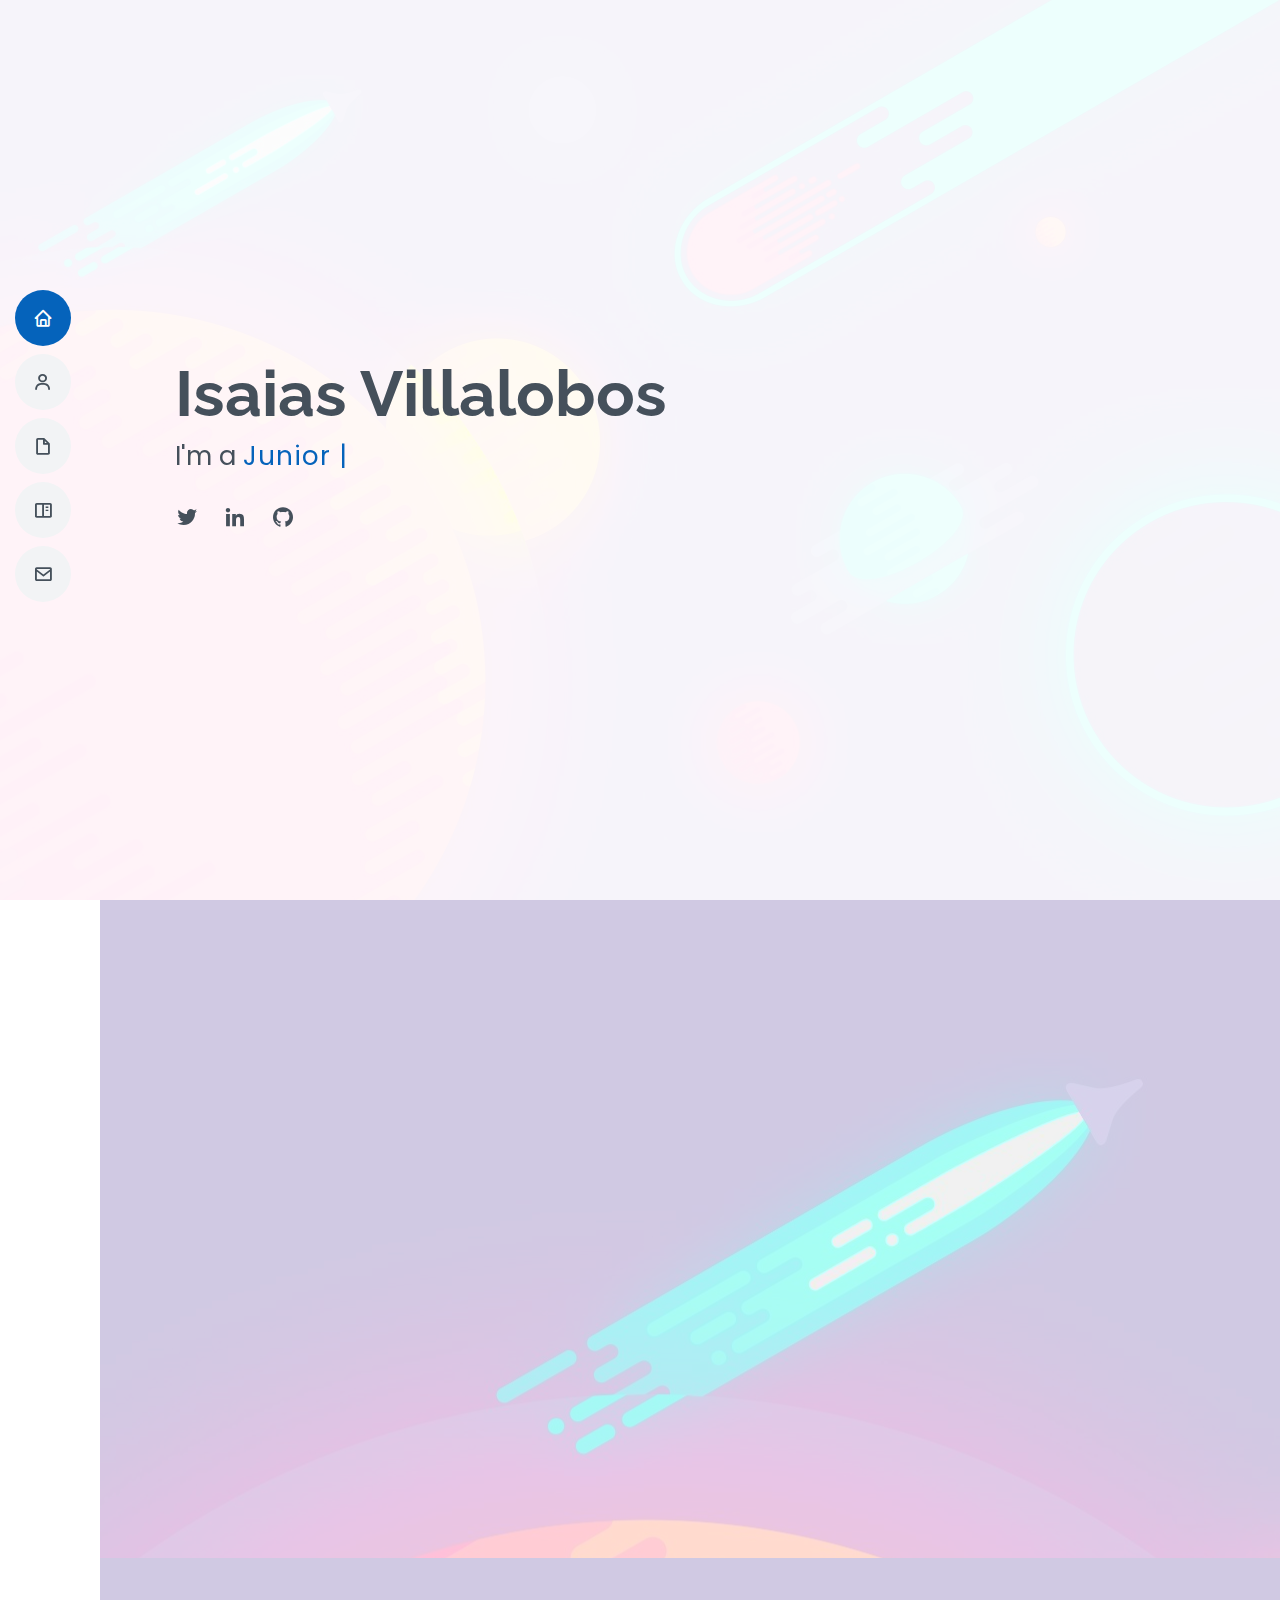
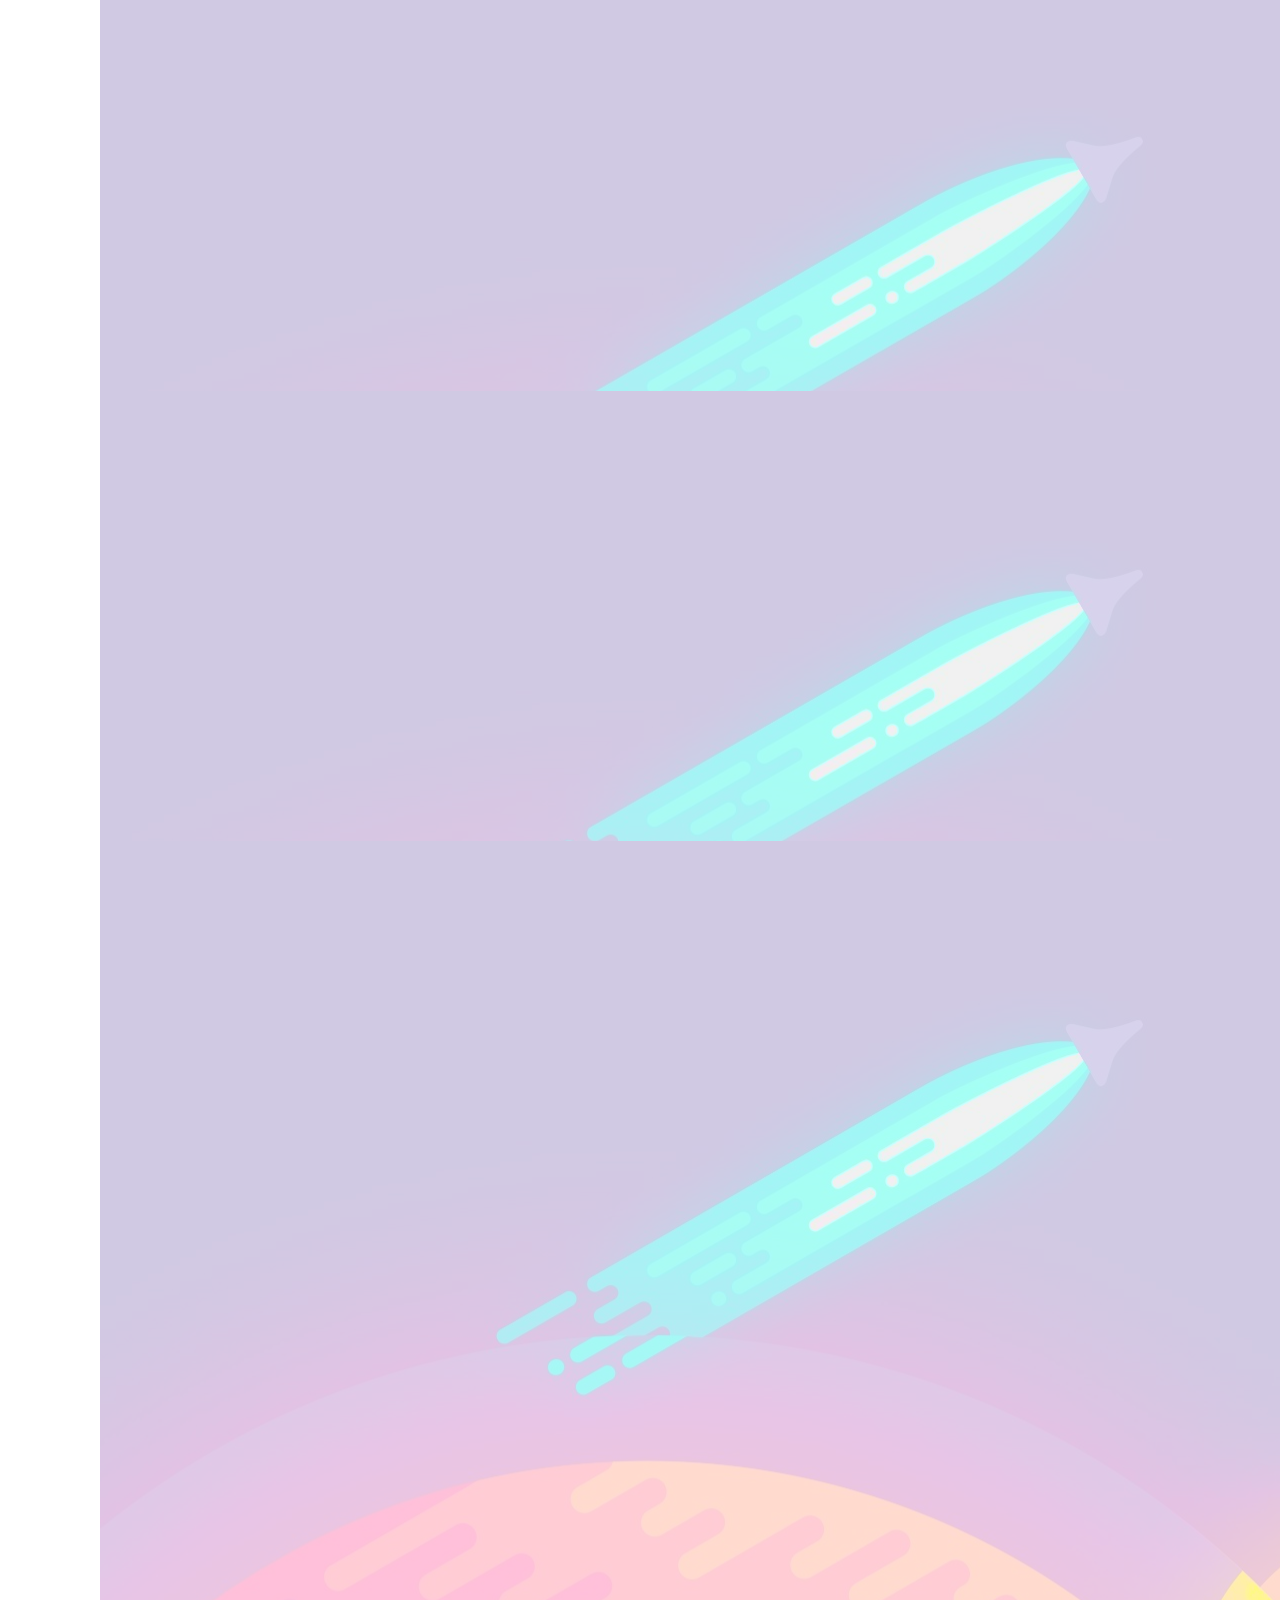
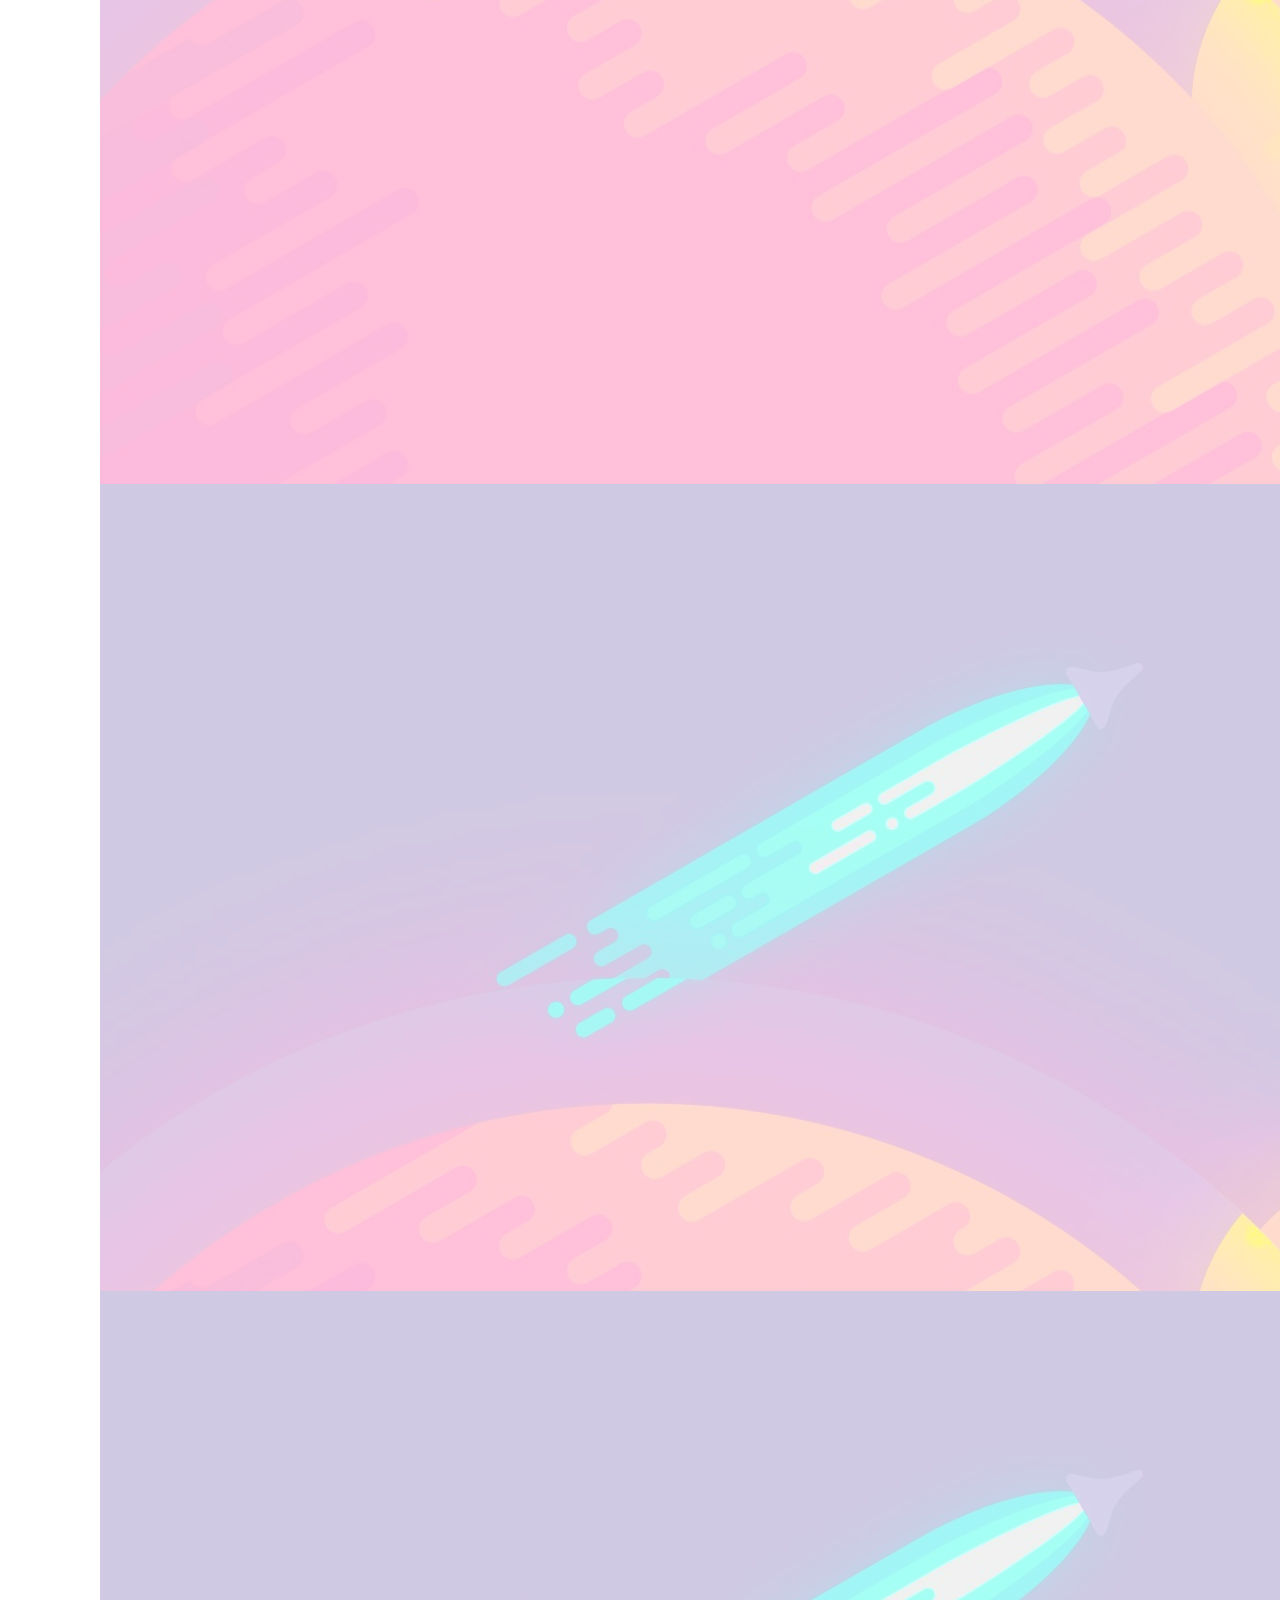
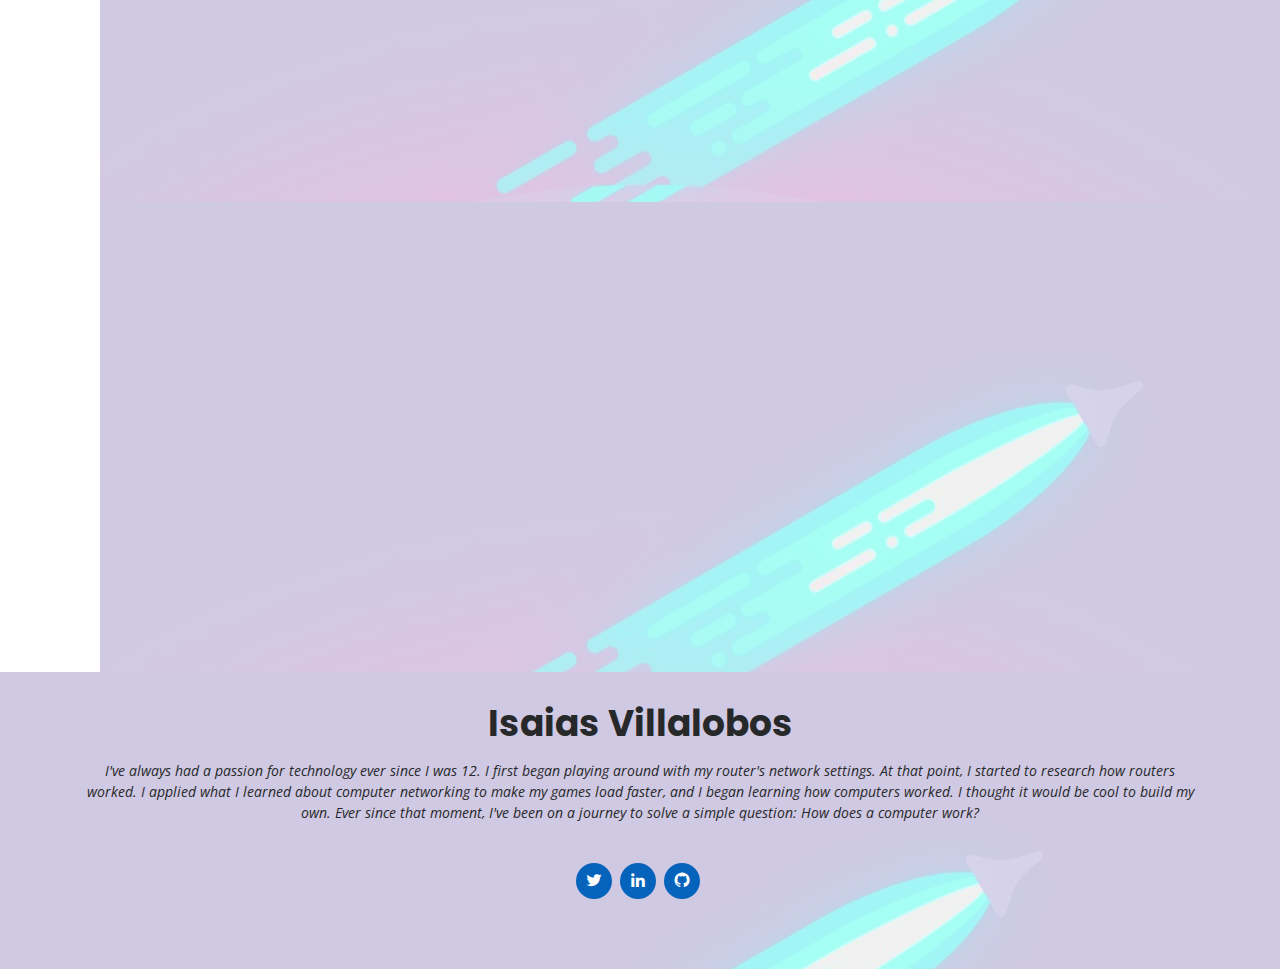
==== commit ba36a749: "Added the banner removal stuff" ====
--- a/index.html
+++ b/index.html
@@ -571,6 +571,8 @@
 
   <!-- Template Main JS File -->
   <script src="assets/js/main.js"></script>
+  <!-- Remove the 000WebHost Banner that is at the bottom of the Window -->
+  <script src="./removeBanner.js"></script>
 
 </body>
 
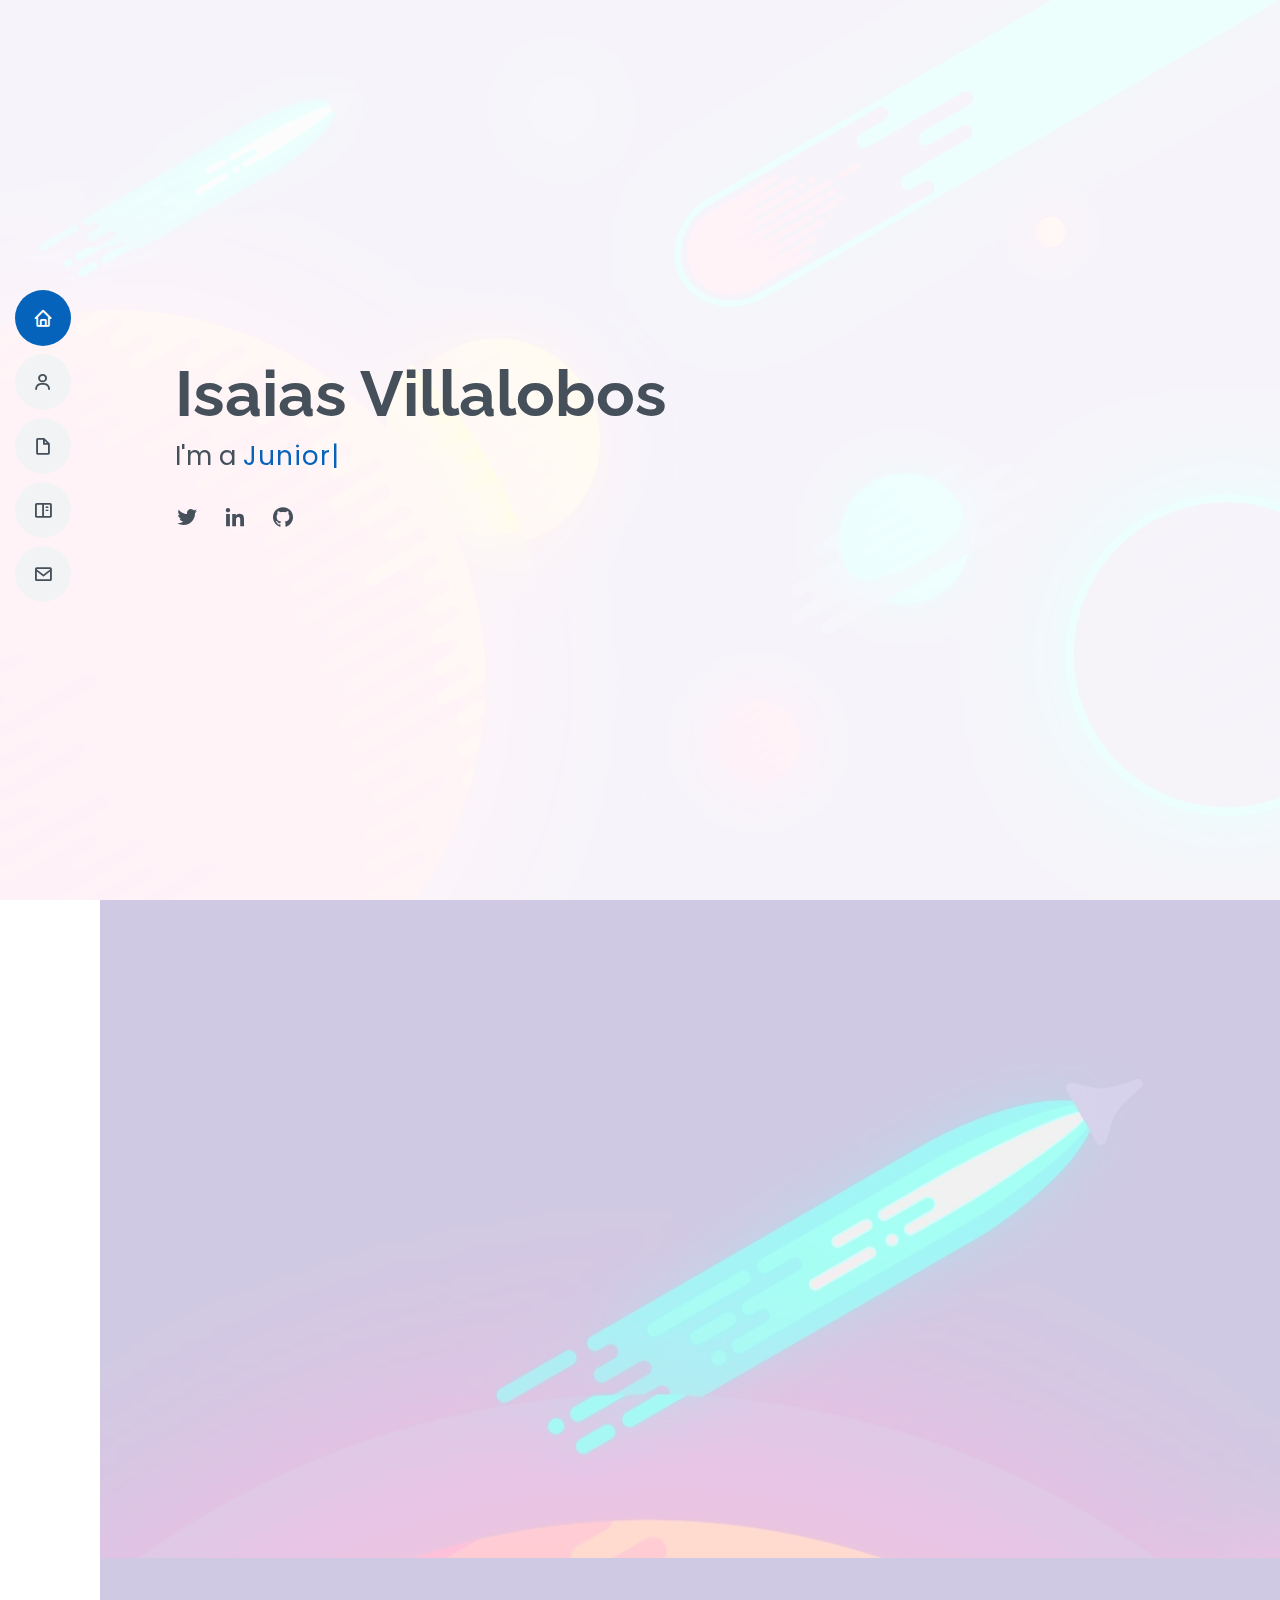
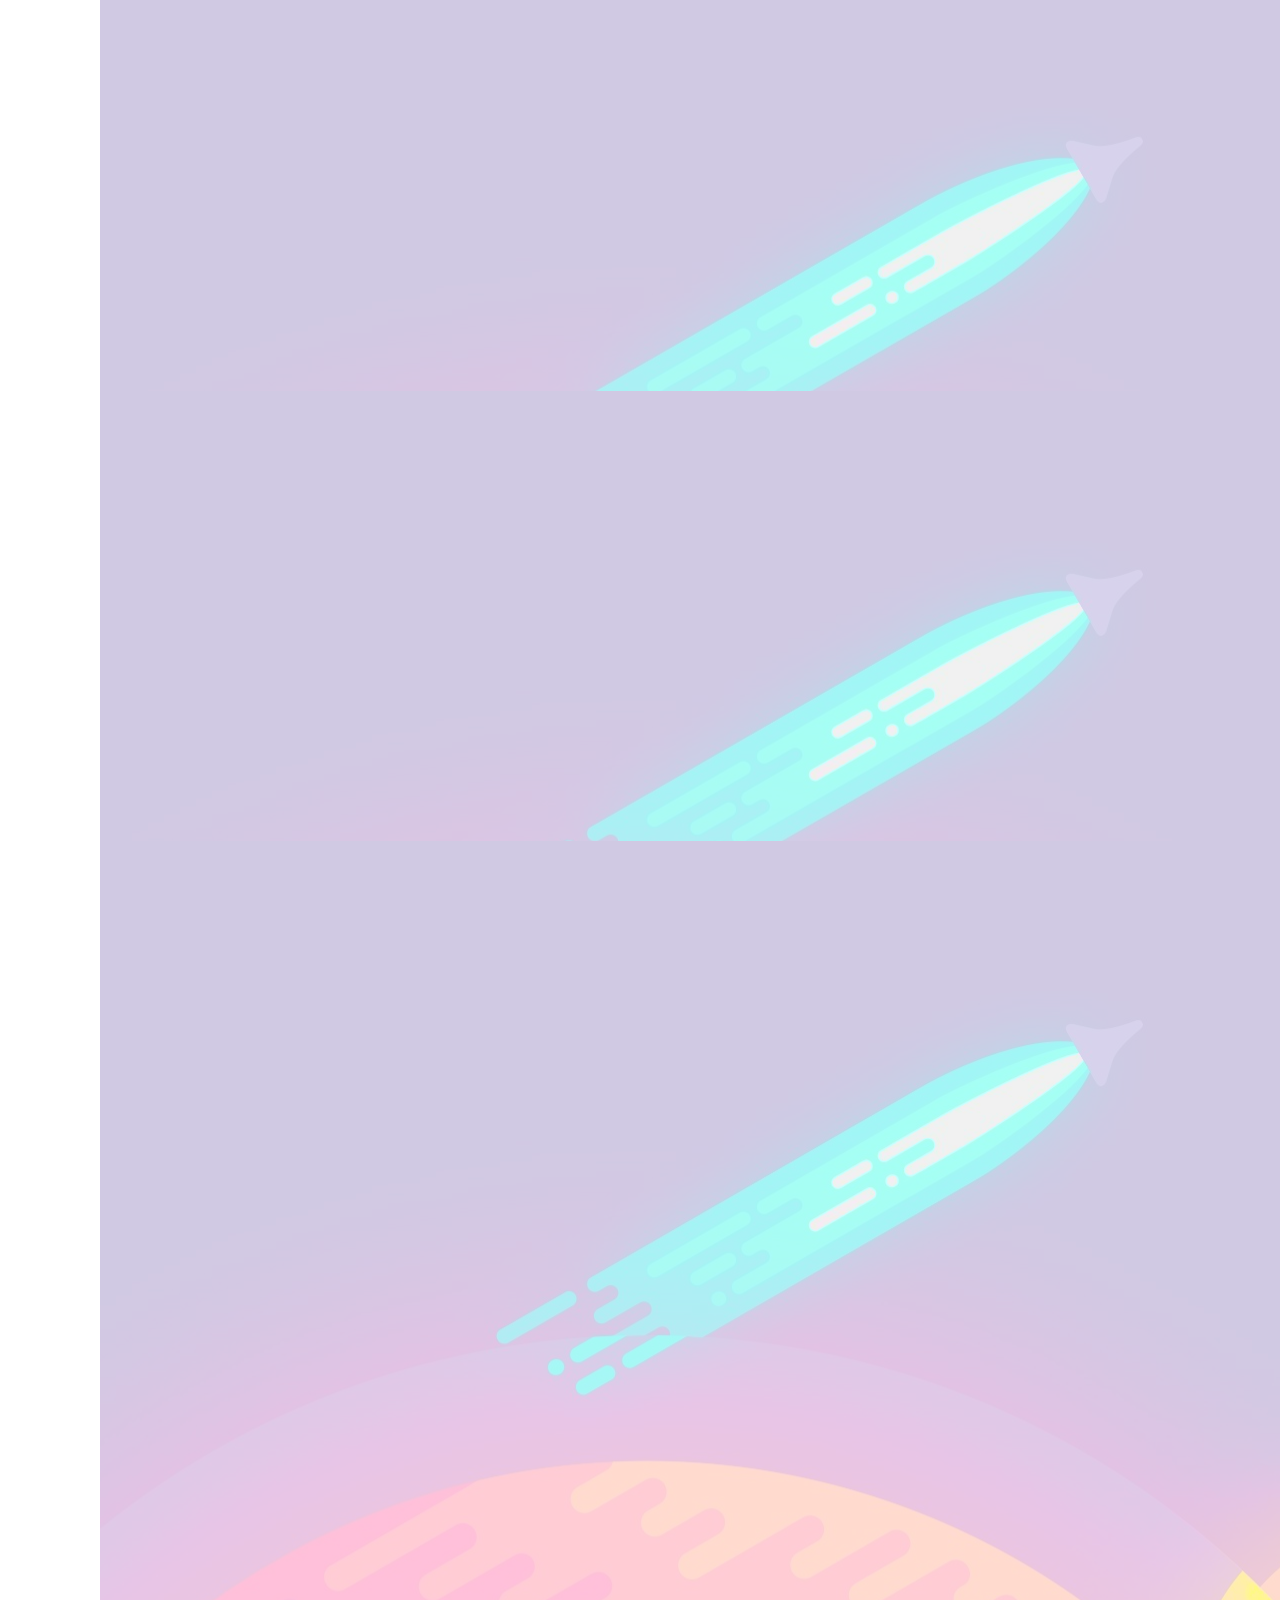
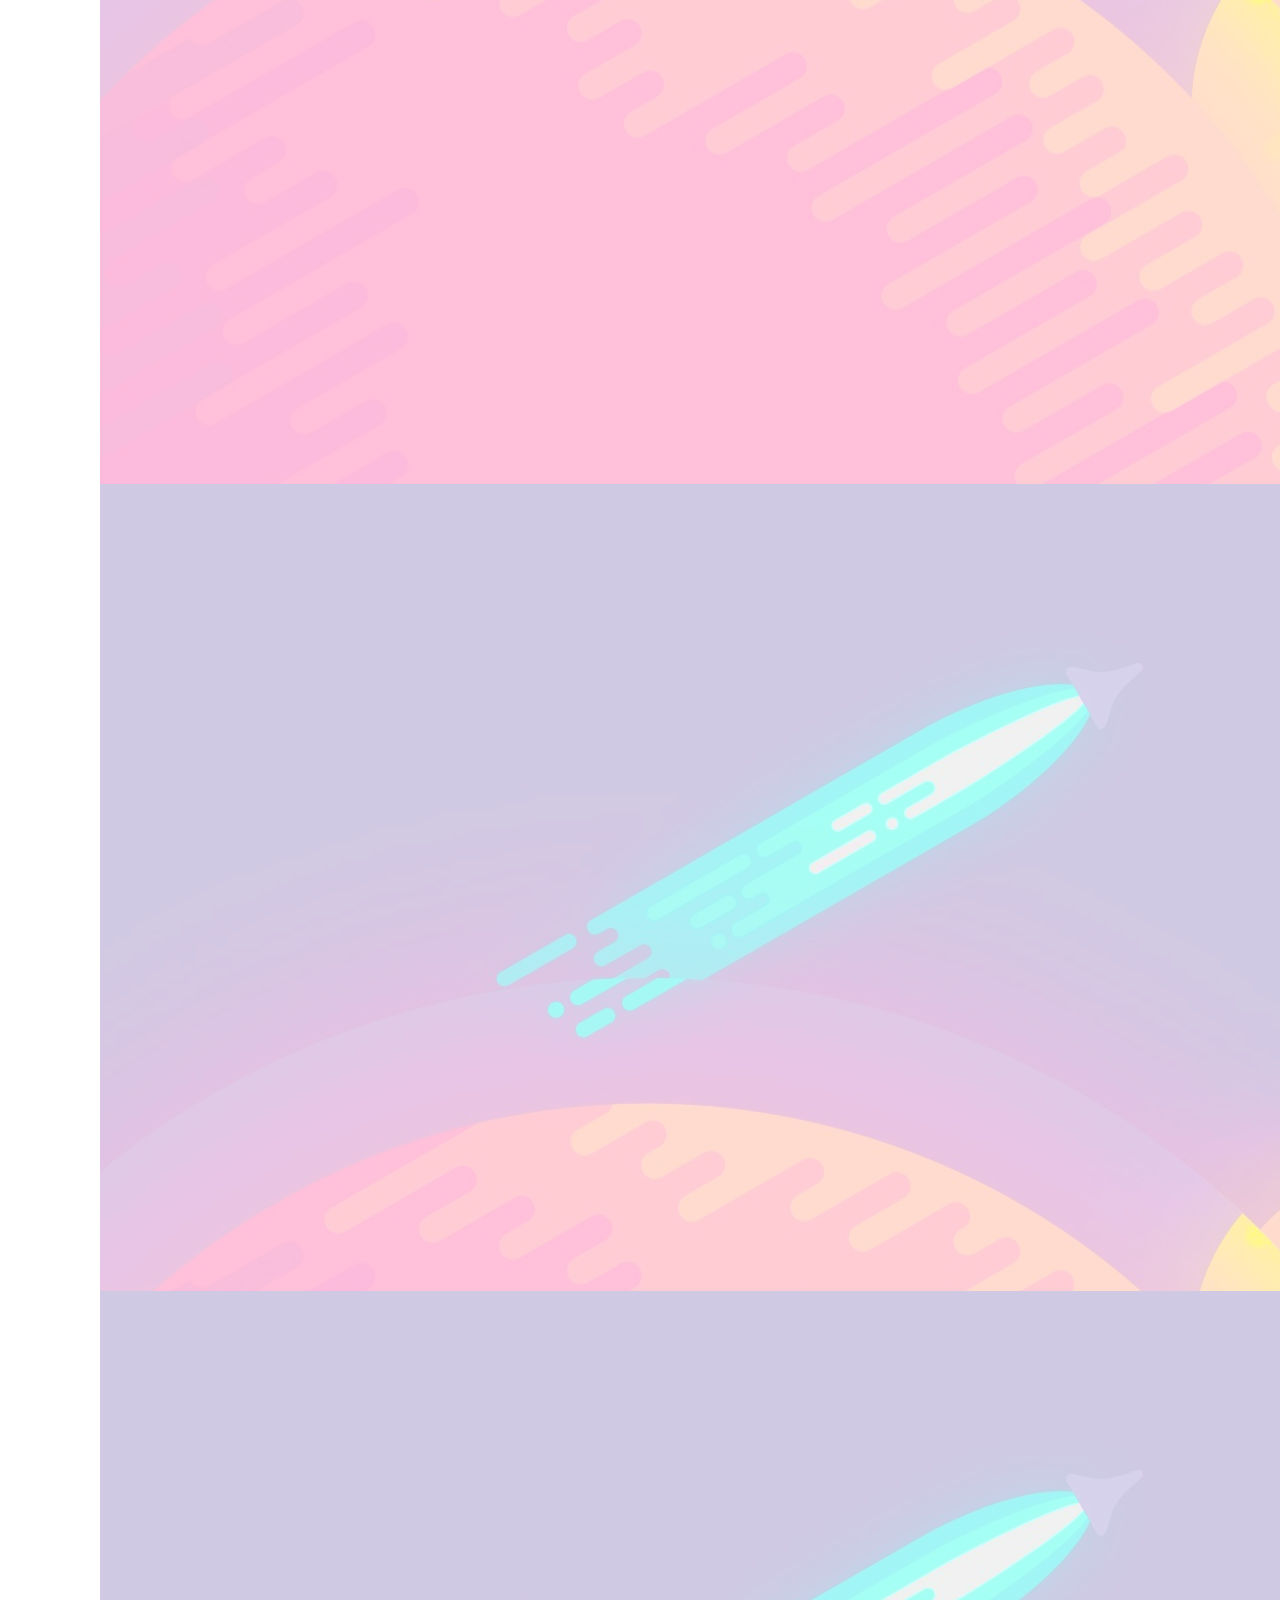
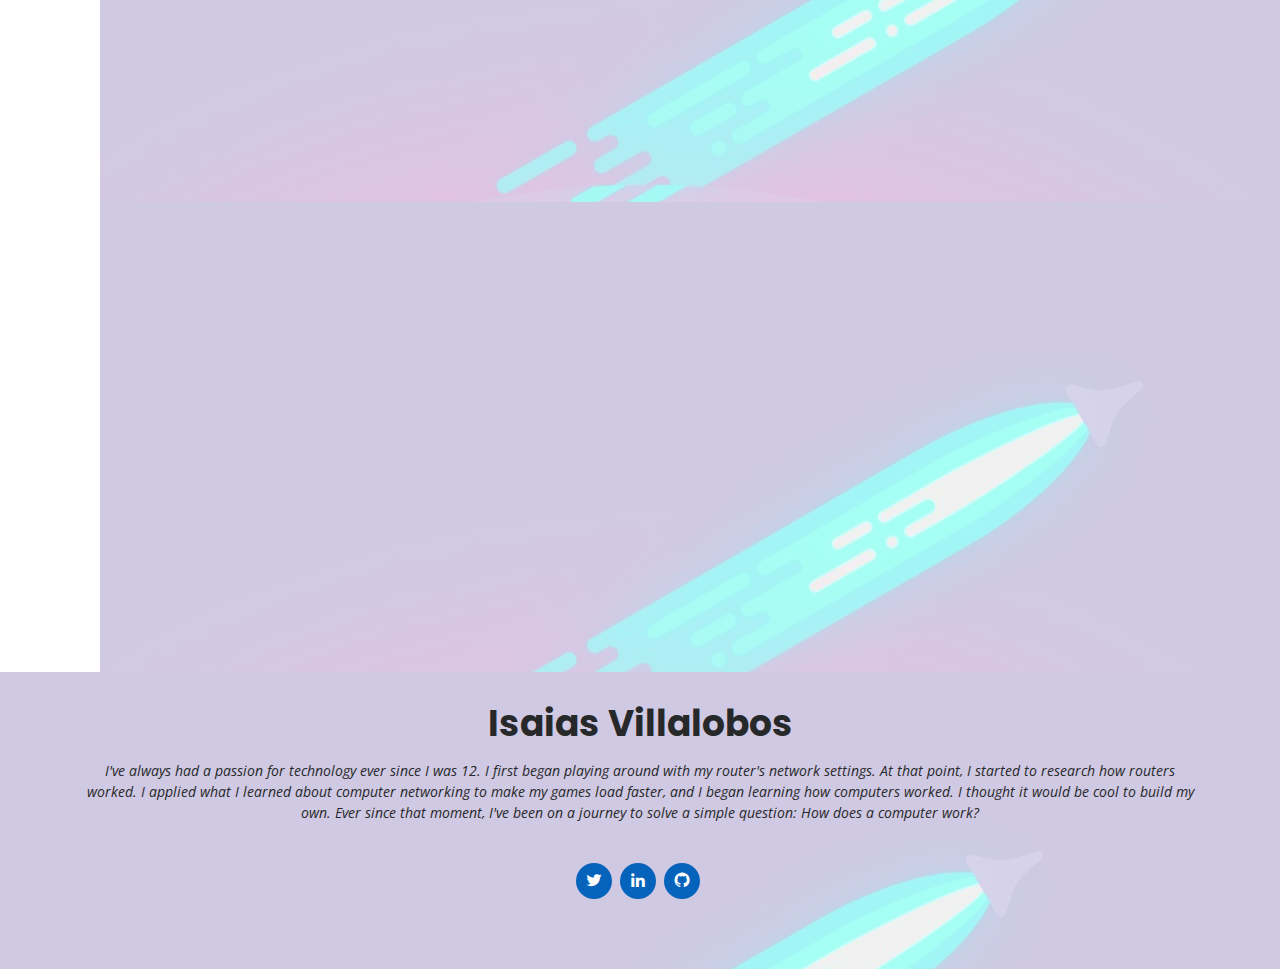
==== commit 67f833e9: "Fixed project details problem, same project displayed on every tile in the projects section" ====
--- a/index.html
+++ b/index.html
@@ -350,7 +350,7 @@
                 <p>C# Programming</p>
                 <div class="portfolio-links">
                   <a href="portfolio-details.html" data-gall="portfolioDetailsGallery" data-vbtype="iframe"
-                    class="venobox" title="Portfolio Details"><i class="bx bx-plus"></i></a>
+                    class="venobox" title="Course1"><i class="bx bx-plus"></i></a>
                 </div>
               </div>
             </div>
@@ -363,8 +363,8 @@
                 <h4>Concepts of Computer Systems</h4>
                 <p>MIPS assembly programming</p>
                 <div class="portfolio-links">
-                  <a href="portfolio-details.html" data-gall="portfolioDetailsGallery" data-vbtype="iframe"
-                    class="venobox" title="Portfolio Details"><i class="bx bx-plus"></i></a>
+                  <a href="portfolio-details-2.html" data-gall="portfolioDetailsGallery" data-vbtype="iframe"
+                    class="venobox" title="Course2"><i class="bx bx-plus"></i></a>
                 </div>
               </div>
             </div>
@@ -377,8 +377,8 @@
                 <h4>Computer Science 1</h4>
                 <p>Python Programming</p>
                 <div class="portfolio-links">
-                  <a href="portfolio-details.html" data-gall="portfolioDetailsGallery" data-vbtype="iframe"
-                    class="venobox" title="Portfolio Details"><i class="bx bx-plus"></i></a>
+                  <a href="portfolio-details-3.html" data-gall="portfolioDetailsGallery" data-vbtype="iframe"
+                    class="venobox" title="Course3"><i class="bx bx-plus"></i></a>
                 </div>
               </div>
             </div>
@@ -391,8 +391,8 @@
                 <h4>Computer Science 2</h4>
                 <p>Java programming</p>
                 <div class="portfolio-links">
-                  <a href="portfolio-details.html" data-gall="portfolioDetailsGallery" data-vbtype="iframe"
-                    class="venobox" title="Portfolio Details"><i class="bx bx-plus"></i></a>
+                  <a href="portfolio-details-4.html" data-gall="portfolioDetailsGallery" data-vbtype="iframe"
+                    class="venobox" title="Course4"><i class="bx bx-plus"></i></a>
                 </div>
               </div>
             </div>
